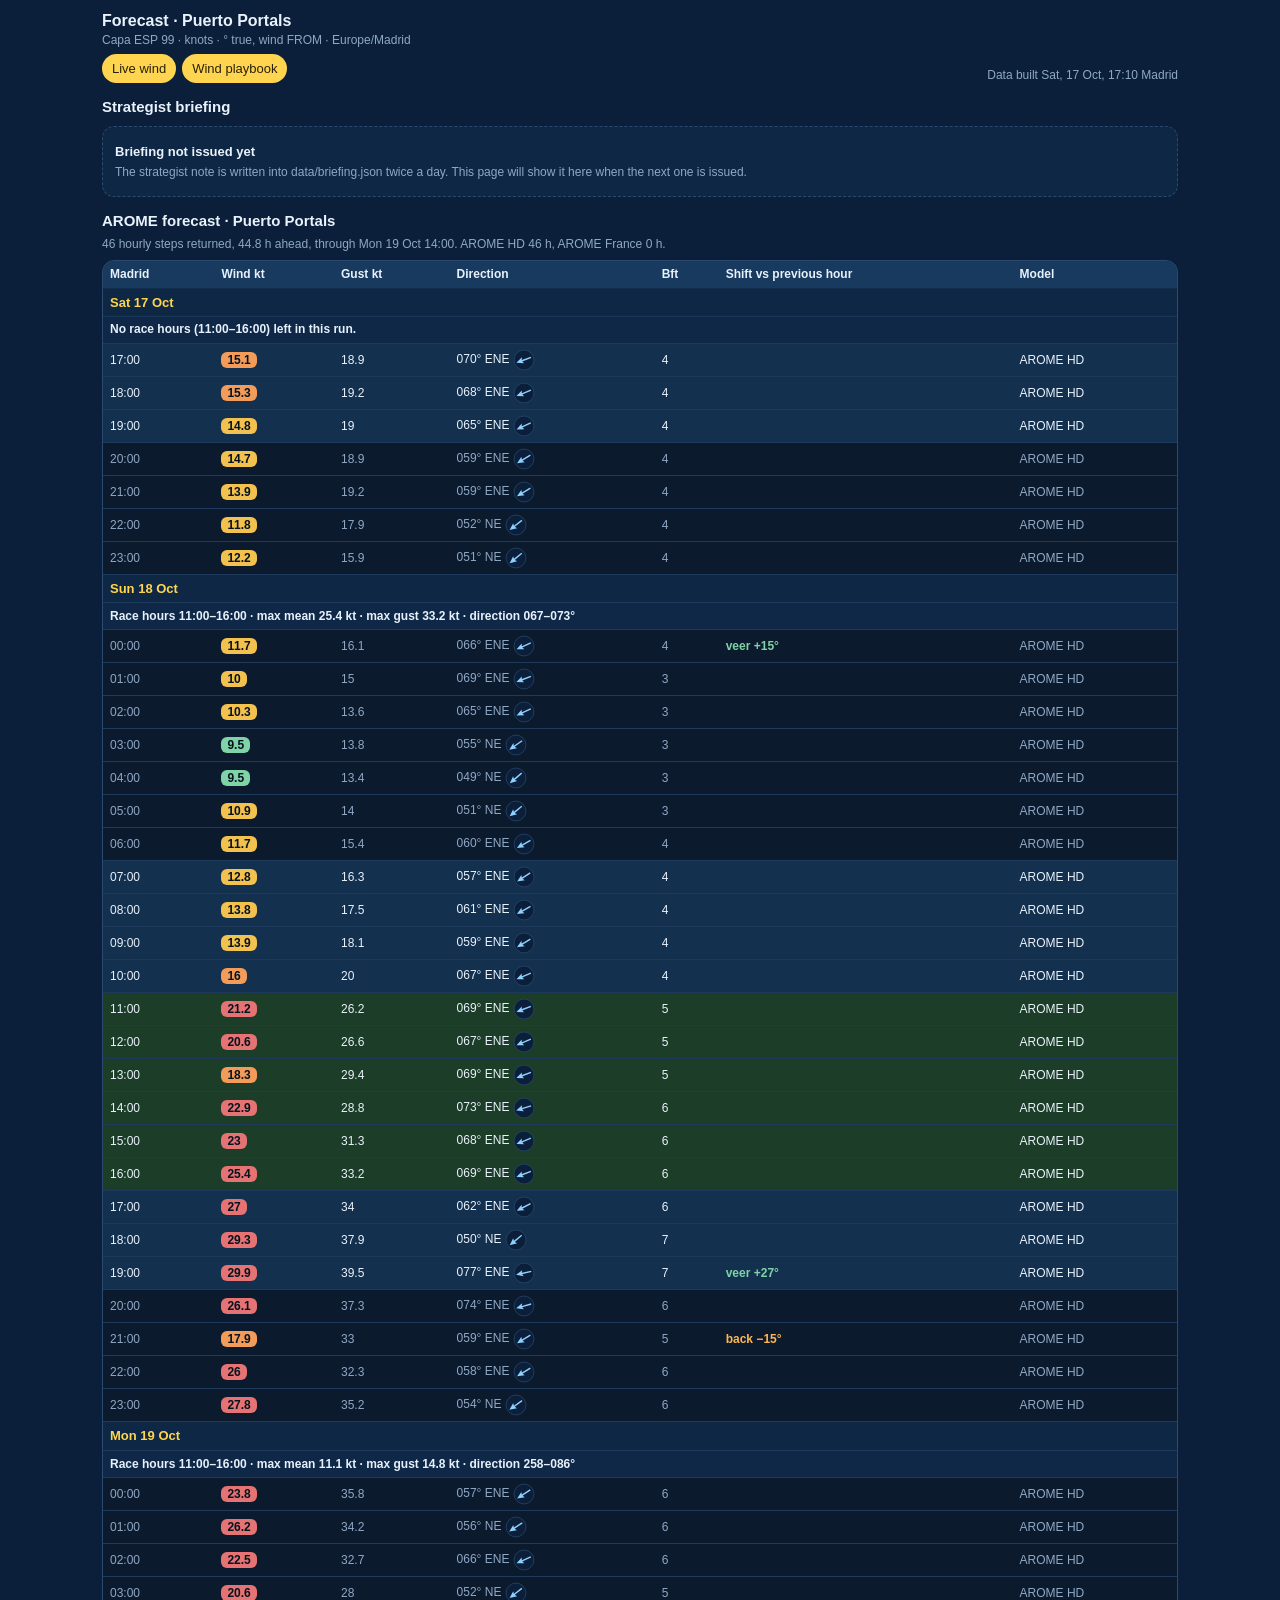
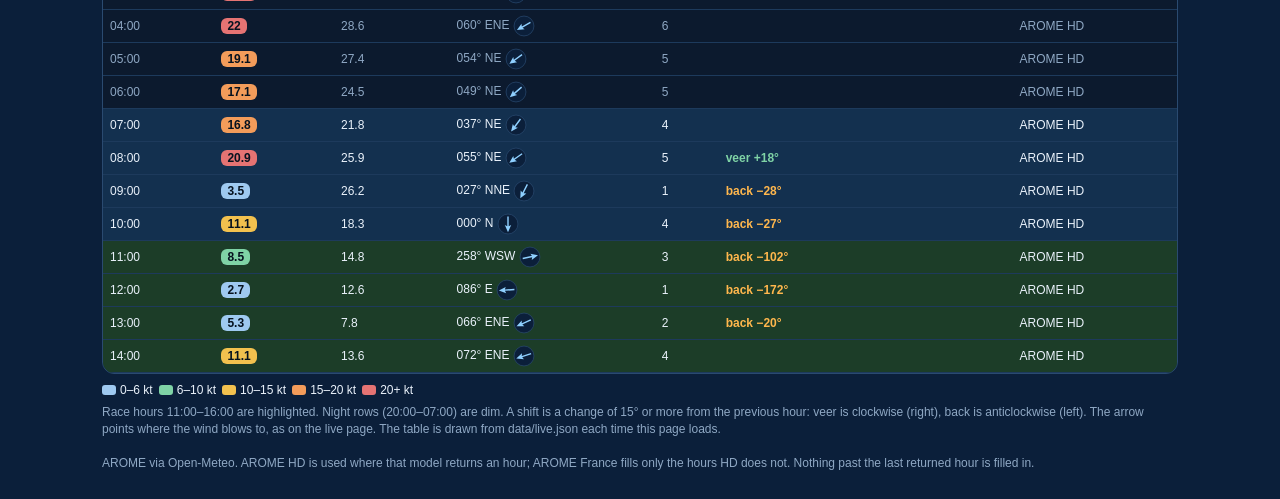
==== site/forecast.html @ 5ca32e80 "Add a Forecast page for the Portals briefing and AROME hours. The page reads briefing.json and the h" ====
<!doctype html>
<html lang="en"><head>
<meta charset="utf-8"><meta name="viewport" content="width=device-width,initial-scale=1,viewport-fit=cover">
<title>Forecast · Bay of Palma · Capa ESP 99</title>
<meta name="theme-color" content="#0B1F3A">
<style>
:root{--navy:#0B1F3A;--panel:#13304F;--panel2:#183a5e;--line:#2A4A70;--text:#EAF2FB;--muted:#8FA8C4;--green:#4CAF7D;--red:#E57373;--amber:#F2C14E}
*{box-sizing:border-box}html,body{margin:0;background:var(--navy);color:var(--text);font:13px/1.35 -apple-system,BlinkMacSystemFont,"Segoe UI",Roboto,sans-serif}
.wrap{max-width:1100px;margin:0 auto;padding:10px 12px 28px}
header{display:flex;justify-content:space-between;align-items:flex-end;gap:8px;flex-wrap:wrap;margin-bottom:8px}
h1{font-size:16px;margin:0}h2{font-size:15px;margin:14px 0 8px}h3{font-size:14px;margin:12px 0 4px}
.muted{color:var(--muted)}.small{font-size:12px}
.navlinks{display:flex;flex-wrap:wrap;gap:6px;margin-top:6px}
.playlink{display:inline-block;font:600 12px/1 inherit;color:#2a2006;background:#FFD54F;text-decoration:none;border-radius:999px;padding:6px 10px}
.playlink:hover{filter:brightness(1.06)}
a{color:#8fd0ff}
.card{background:var(--panel);border:1px solid var(--line);border-radius:12px;padding:10px 12px}
.placeholder{border:1px dashed var(--line);border-radius:12px;padding:16px 12px;color:var(--muted);background:#0E2744}
.headline{font-size:18px;font-weight:750;line-height:1.25;margin:4px 0}
.pills{display:flex;flex-wrap:wrap;gap:4px;margin:6px 0}
.pill{font-size:12px;font-weight:600;padding:3px 8px;border-radius:999px;background:var(--panel2);color:var(--text)}
.pill.high{background:var(--green);color:#06210f}.pill.medium{background:var(--amber);color:#2a2006}.pill.low{background:var(--red);color:#2a0606}
.stale{background:#3a2410;border:1px solid #F2C14E;color:#F2C14E;border-radius:8px;padding:6px 8px;margin:8px 0;font-size:12px;font-weight:650}
.md p{margin:6px 0}.md ul{margin:4px 0 8px;padding-left:18px}.md li{margin:2px 0}
.tl{width:100%;border-collapse:collapse;font-size:12px;margin:6px 0}
.tl th,.tl td{text-align:left;padding:4px 6px;border-bottom:1px solid var(--line);vertical-align:top}
.tl th{color:var(--muted);font-weight:600}
.rig{display:grid;grid-template-columns:1fr;gap:6px}
@media(min-width:640px){.rig{grid-template-columns:1fr 1fr}}
.rig div{background:var(--panel2);border-radius:8px;padding:6px 8px}
.rig b{display:block}
.watch{margin:4px 0 0;padding-left:18px}
.fscroll{overflow-x:auto;-webkit-overflow-scrolling:touch;border:1px solid var(--line);border-radius:12px;background:var(--panel)}
table.fc{border-collapse:separate;border-spacing:0;width:100%;min-width:640px;font-size:12px}
table.fc th,table.fc td{padding:5px 7px;text-align:left;white-space:nowrap;border-bottom:1px solid #1d3a5c}
table.fc thead th{position:sticky;top:0;z-index:3;background:#183a5e;color:#E7F1FB;font-weight:700}
table.fc td.when,table.fc th.when{position:sticky;left:0;z-index:2;background:#13304F}
table.fc thead th.when{z-index:4;background:#183a5e}
table.fc tr.day th{background:#0E2744;color:#FFD54F;font-size:13px;position:sticky;top:28px;z-index:2}
table.fc tr.sum td{background:#102848;color:#E7F1FB;font-weight:650;white-space:normal}
table.fc tr.race td{background:#1c3d28}
table.fc tr.race td.when{background:#1c3d28}
table.fc tr.night td{color:#8FA8C4;background:#0c1a2e}
table.fc tr.night td.when{background:#0c1a2e}
table.fc tr.night.race td,table.fc tr.night.race td.when{background:#163024}
.spdcell{font-weight:750;color:#06121f;border-radius:6px;padding:1px 6px}
.shift.veer{color:#7FD3A6;font-weight:700}.shift.back{color:#FFB74D;font-weight:700}
.arrow{width:22px;height:22px;vertical-align:middle}
.legend{display:flex;flex-wrap:wrap;gap:6px;margin-top:8px;font-size:12px}
.legend i{display:inline-block;width:14px;height:10px;border-radius:3px;margin-right:4px;vertical-align:-1px}
footer{margin-top:18px;font-size:12px;color:var(--muted)}
@media(max-width:420px){
  .wrap{padding:8px 8px 24px}
  h1{font-size:15px}
  table.fc{min-width:560px;font-size:11px}
  table.fc th,table.fc td{padding:4px 5px}
  table.fc tr.day th{top:26px}
}
</style></head><body><div class="wrap">
<header>
  <div>
    <h1>Forecast · Puerto Portals</h1>
    <div class="muted small">Capa ESP 99 · knots · ° true, wind FROM · Europe/Madrid</div>
    <div class="navlinks"><a class="playlink" href="./">Live wind</a><a class="playlink" href="playbook.html">Wind playbook</a></div>
  </div>
  <div class="muted small" id="built" style="text-align:right">loading…</div>
</header>

<h2>Strategist briefing</h2>
<div id="briefing" class="card"><div class="muted">Loading briefing…</div></div>

<h2>AROME forecast · Puerto Portals</h2>
<div id="fcNote" class="muted small" style="margin:-4px 0 8px"></div>
<div class="fscroll">
<table class="fc">
<thead><tr>
  <th class="when">Madrid</th><th>Wind kt</th><th>Gust kt</th><th>Direction</th><th>Bft</th><th>Shift vs previous hour</th><th>Model</th>
</tr></thead>
<tbody id="fcBody"><tr><td colspan="7" class="muted">Loading forecast…</td></tr></tbody>
</table>
</div>
<div class="legend" id="legend"></div>
<div class="muted small" style="margin-top:6px">Race hours 11:00–16:00 are highlighted. Night rows (20:00–07:00) are dim. A shift is a change of 15° or more from the previous hour: veer is clockwise (right), back is anticlockwise (left). The arrow points where the wind blows to, as on the live page. The table is drawn from <span class="muted">data/live.json</span> each time this page loads.</div>
<footer>AROME via Open-Meteo. AROME HD is used where that model returns an hour; AROME France fills only the hours HD does not. Nothing past the last returned hour is filled in.</footer>
</div>
<script>
const RANGES=[[0,6,'#9EC9F0','0–6'],[6,10,'#7FD3A6','6–10'],[10,15,'#F2C14E','10–15'],[15,20,'#F39C5A','15–20'],[20,99,'#E57373','20+']];
const C16=["N","NNE","NE","ENE","E","ESE","SE","SSE","S","SSW","SW","WSW","W","WNW","NW","NNW"];
const compass=d=>C16[Math.round((((d%360)+360)%360)/22.5)%16];
const esc=s=>String(s??'').replace(/[&<>"]/g,c=>({'&':'&amp;','<':'&lt;','>':'&gt;','"':'&quot;'}[c]));
const f1=v=>v==null||!isFinite(+v)?'–':(Math.round(+v*10)/10).toString();
const pad=n=>String(Math.round(((n%360)+360)%360)).padStart(3,'0');
function signedDelta(from,to){return ((((+to)-(+from))%360)+540)%360-180;}
function circMean(vals){
  let s=0,c=0,n=0;
  vals.forEach(d=>{if(d==null||!isFinite(+d)) return; const r=+d*Math.PI/180; s+=Math.sin(r); c+=Math.cos(r); n++;});
  if(!n) return null;
  return (Math.atan2(s,c)*180/Math.PI+360)%360;
}
function madrid(ts){
  const parts=new Intl.DateTimeFormat('en-GB',{timeZone:'Europe/Madrid',hour:'2-digit',minute:'2-digit',hourCycle:'h23',weekday:'short',day:'2-digit',month:'short',year:'numeric'}).formatToParts(new Date(ts*1000));
  const g=k=>{const p=parts.find(x=>x.type===k); return p?p.value:'';};
  return {h:Number(g('hour')), min:Number(g('minute')), wd:g('weekday'), day:g('day'), mon:g('month'),
    key:g('year')+'-'+g('month')+'-'+g('day'), label:g('weekday')+' '+g('day')+' '+g('month'),
    hm:g('hour')+':'+g('minute')};
}
function modelLabel(id){
  const s=String(id||'');
  if(s.includes('hd')) return 'AROME HD';
  if(s.includes('france')) return 'AROME France';
  return s||'–';
}
function beaufort(kt){
  if(kt==null||!isFinite(+kt)) return '–';
  const cuts=[1,4,7,11,17,22,28,34,41,48,56,64];
  let n=0;
  cuts.forEach(c=>{ if(+kt>=c) n++; });
  return String(n);
}
function rng(v){return RANGES.find(r=>v>=r[0]&&v<r[1])||RANGES[4];}
function arrow(dir){
  if(dir==null||!isFinite(+dir)) return '';
  return `<svg class="arrow" viewBox="0 0 62 62" aria-hidden="true"><circle cx="31" cy="31" r="28" fill="#0B1F3A" stroke="#2A4A70" stroke-width="2"/><g transform="rotate(${(+dir)+180} 31 31)"><path d="M31 8 L40 28 L33 25 L33 52 L29 52 L29 25 L22 28 Z" fill="#8FD0FF"/></g></svg>`;
}
function inlineMd(s){
  return esc(s).replace(/\*\*(.+?)\*\*/g,'<b>$1</b>');
}
function renderMd(src){
  const lines=String(src||'').replace(/\r\n/g,'\n').split('\n');
  let html='', list=false;
  const close=()=>{ if(list){ html+='</ul>'; list=false; } };
  lines.forEach(raw=>{
    const line=raw.trim();
    if(!line){ close(); return; }
    const bullet=line.match(/^[-*]\s+(.*)$/);
    if(bullet){
      if(!list){ html+='<ul>'; list=true; }
      html+=`<li>${inlineMd(bullet[1])}</li>`;
    } else {
      close();
      html+=`<p>${inlineMd(line)}</p>`;
    }
  });
  close();
  return `<div class="md">${html}</div>`;
}
function issuedLabel(iso){
  const t=Date.parse(iso);
  if(!isFinite(t)) return '';
  return new Date(t).toLocaleString('en-GB',{timeZone:'Europe/Madrid',weekday:'short',day:'2-digit',month:'short',hour:'2-digit',minute:'2-digit'})+' Madrid';
}
function renderBriefing(b){
  const el=document.getElementById('briefing');
  if(!b||b.valid_for==null||b.valid_for===''){
    el.className='placeholder';
    el.innerHTML='<b style="color:#EAF2FB">Briefing not issued yet</b><div class="small" style="margin-top:4px">The strategist note is written into data/briefing.json twice a day. This page will show it here when the next one is issued.</div>';
    return;
  }
  el.className='card';
  const conf=String(b.confidence||'').toLowerCase();
  const confCls=conf==='high'||conf==='medium'||conf==='low'?conf:'';
  const issued=issuedLabel(b.issued);
  const ageH=isFinite(Date.parse(b.issued))?(Date.now()-Date.parse(b.issued))/36e5:null;
  let html='';
  if(ageH!=null&&ageH>18) html+=`<div class="stale">This briefing was issued ${esc(issued)} (${Math.round(ageH)} h ago), more than 18 h old.</div>`;
  else if(issued) html+=`<div class="muted small">Issued ${esc(issued)}</div>`;
  html+=`<div class="headline">${esc(b.headline||'Briefing')}</div>`;
  html+=`<div class="pills"><span class="pill">Valid ${esc(b.valid_for)}</span>`;
  if(b.wind_type) html+=`<span class="pill">${esc(b.wind_type)}</span>`;
  if(conf) html+=`<span class="pill ${confCls}">Confidence ${esc(conf)}</span>`;
  html+='</div>';
  if(b.confidence_note) html+=`<p class="small">${esc(b.confidence_note)}</p>`;
  const tl=Array.isArray(b.timeline)?b.timeline:[];
  if(tl.length){
    html+='<table class="tl"><tr><th>Time</th><th>kt</th><th>From</th><th>Note</th></tr>';
    tl.forEach(row=>{
      html+=`<tr><td>${esc(row.time)}</td><td>${esc(row.kt)}</td><td>${esc(row.dir)}</td><td>${esc(row.note||'')}</td></tr>`;
    });
    html+='</table>';
  }
  (Array.isArray(b.sections)?b.sections:[]).forEach(sec=>{
    html+=`<h3>${esc(sec.title||'')}</h3>${renderMd(sec.body_md||'')}`;
  });
  const rig=Array.isArray(b.rig)?b.rig:[];
  if(rig.length){
    html+='<h3>Rig</h3><div class="rig">';
    rig.forEach(r=>{ html+=`<div><b>${esc(r.phase||'')}</b><span class="small">${esc(r.setting||'')}</span></div>`; });
    html+='</div>';
  }
  const watch=Array.isArray(b.watch_for)?b.watch_for.filter(Boolean):[];
  if(watch.length){
    html+='<h3>Watch for</h3><ul class="watch">'+watch.map(w=>`<li>${esc(w)}</li>`).join('')+'</ul>';
  }
  el.innerHTML=html;
}
function dirRange(dirs){
  const vals=dirs.filter(d=>d!=null&&isFinite(+d));
  if(!vals.length) return '–';
  const mean=circMean(vals);
  const u=vals.map(d=>mean+signedDelta(mean,d));
  const lo=Math.round(mean+Math.min(...u.map((v,i)=>v-mean)));
  const hi=Math.round(mean+Math.max(...u.map((v,i)=>v-mean)));
  const a=pad(lo), b=pad(hi);
  if(a===b) return `${a}° ${compass(lo)}`;
  return `${a}–${b}°`;
}
function renderForecast(data){
  const body=document.getElementById('fcBody');
  const note=document.getElementById('fcNote');
  const hours=((data&&data.arome&&data.arome.forecast&&data.arome.forecast.hours)||[]).slice().sort((a,b)=>a.t-b.t);
  const cov=data&&data.arome&&data.arome.forecast&&data.arome.forecast.coverage;
  const gen=data&&data.generated;
  if(gen){
    const when=new Date(gen*1000).toLocaleString('en-GB',{timeZone:'Europe/Madrid',weekday:'short',day:'2-digit',month:'short',hour:'2-digit',minute:'2-digit'});
    document.getElementById('built').textContent='Data built '+when+' Madrid';
  }
  if(!hours.length){
    note.textContent='No AROME hours in this data file.';
    body.innerHTML='<tr><td colspan="7">No forecast hours returned.</td></tr>';
    return;
  }
  const hi=gen?gen+48*3600:hours[hours.length-1].t;
  const rows=hours.filter(p=>p.t<=hi);
  if(cov){
    const end=madrid(cov.to||rows[rows.length-1].t);
    note.textContent=`${cov.hours} hourly steps returned, ${cov.span_h} h ahead, through ${end.label} ${end.hm}. AROME HD ${cov.hd_hours||0} h, AROME France ${cov.france_hours||0} h.`;
  } else note.textContent=`${rows.length} hourly steps.`;
  const by=[];
  rows.forEach(p=>{
    const m=madrid(p.t);
    let g=by.find(x=>x.key===m.key);
    if(!g){ g={key:m.key,label:m.label,rows:[]}; by.push(g); }
    g.rows.push({p,m});
  });
  let html='', prev=null;
  by.forEach(g=>{
    const race=g.rows.filter(r=>r.m.h>=11&&r.m.h<=16);
    const sp=race.map(r=>r.p.spd).filter(v=>v!=null&&isFinite(+v));
    const gs=race.map(r=>r.p.gst).filter(v=>v!=null&&isFinite(+v));
    const dirs=race.map(r=>r.p.dir);
    const maxS=sp.length?Math.max(...sp):null;
    const maxG=gs.length?Math.max(...gs):null;
    const sum=race.length
      ?`Race hours 11:00–16:00 · max mean ${f1(maxS)} kt · max gust ${f1(maxG)} kt · direction ${dirRange(dirs)}`
      :'No race hours (11:00–16:00) left in this run.';
    html+=`<tr class="day"><th colspan="7">${esc(g.label)}</th></tr>`;
    html+=`<tr class="sum"><td colspan="7">${esc(sum)}</td></tr>`;
    g.rows.forEach(({p,m})=>{
      const night=m.h>=20||m.h<7;
      const raceH=m.h>=11&&m.h<=16;
      let shift='';
      if(prev&&prev.dir!=null&&p.dir!=null&&isFinite(+prev.dir)&&isFinite(+p.dir)&&p.t-prev.t<=5400){
        const d=Math.round(signedDelta(prev.dir,p.dir));
        if(Math.abs(d)>=15){
          const sign=d>0?'+':'−';
          shift=`<span class="shift ${d>0?'veer':'back'}">${d>0?'veer':'back'} ${sign}${Math.abs(d)}°</span>`;
        }
      }
      const col=p.spd!=null&&isFinite(+p.spd)?rng(+p.spd):null;
      const spd=col?`<span class="spdcell" style="background:${col[2]}">${f1(p.spd)}</span>`:f1(p.spd);
      const dir=p.dir==null?'–':`${pad(p.dir)}° ${compass(p.dir)} ${arrow(p.dir)}`;
      html+=`<tr class="${raceH?'race':''} ${night?'night':''}"><td class="when">${esc(m.hm)}</td><td>${spd}</td><td>${f1(p.gst)}</td><td>${dir}</td><td>${beaufort(p.spd)}</td><td>${shift}</td><td>${esc(modelLabel(p.model))}</td></tr>`;
      prev=p;
    });
  });
  body.innerHTML=html;
}
document.getElementById('legend').innerHTML=RANGES.map(r=>`<span><i style="background:${r[2]}"></i>${r[3]} kt</span>`).join('');
async function load(){
  let data=null, brief=null;
  try{ data=await (await fetch('data/live.json?t='+Date.now(),{cache:'no-store'})).json(); }
  catch(e){ document.getElementById('fcNote').textContent='Could not read data/live.json.'; document.getElementById('fcBody').innerHTML='<tr><td colspan="7">Forecast data failed to load.</td></tr>'; }
  try{ brief=await (await fetch('data/briefing.json?t='+Date.now(),{cache:'no-store'})).json(); }
  catch(e){ brief=null; }
  renderBriefing(brief);
  if(data) renderForecast(data);
}
load();
setInterval(load,120000);
</script></body></html>
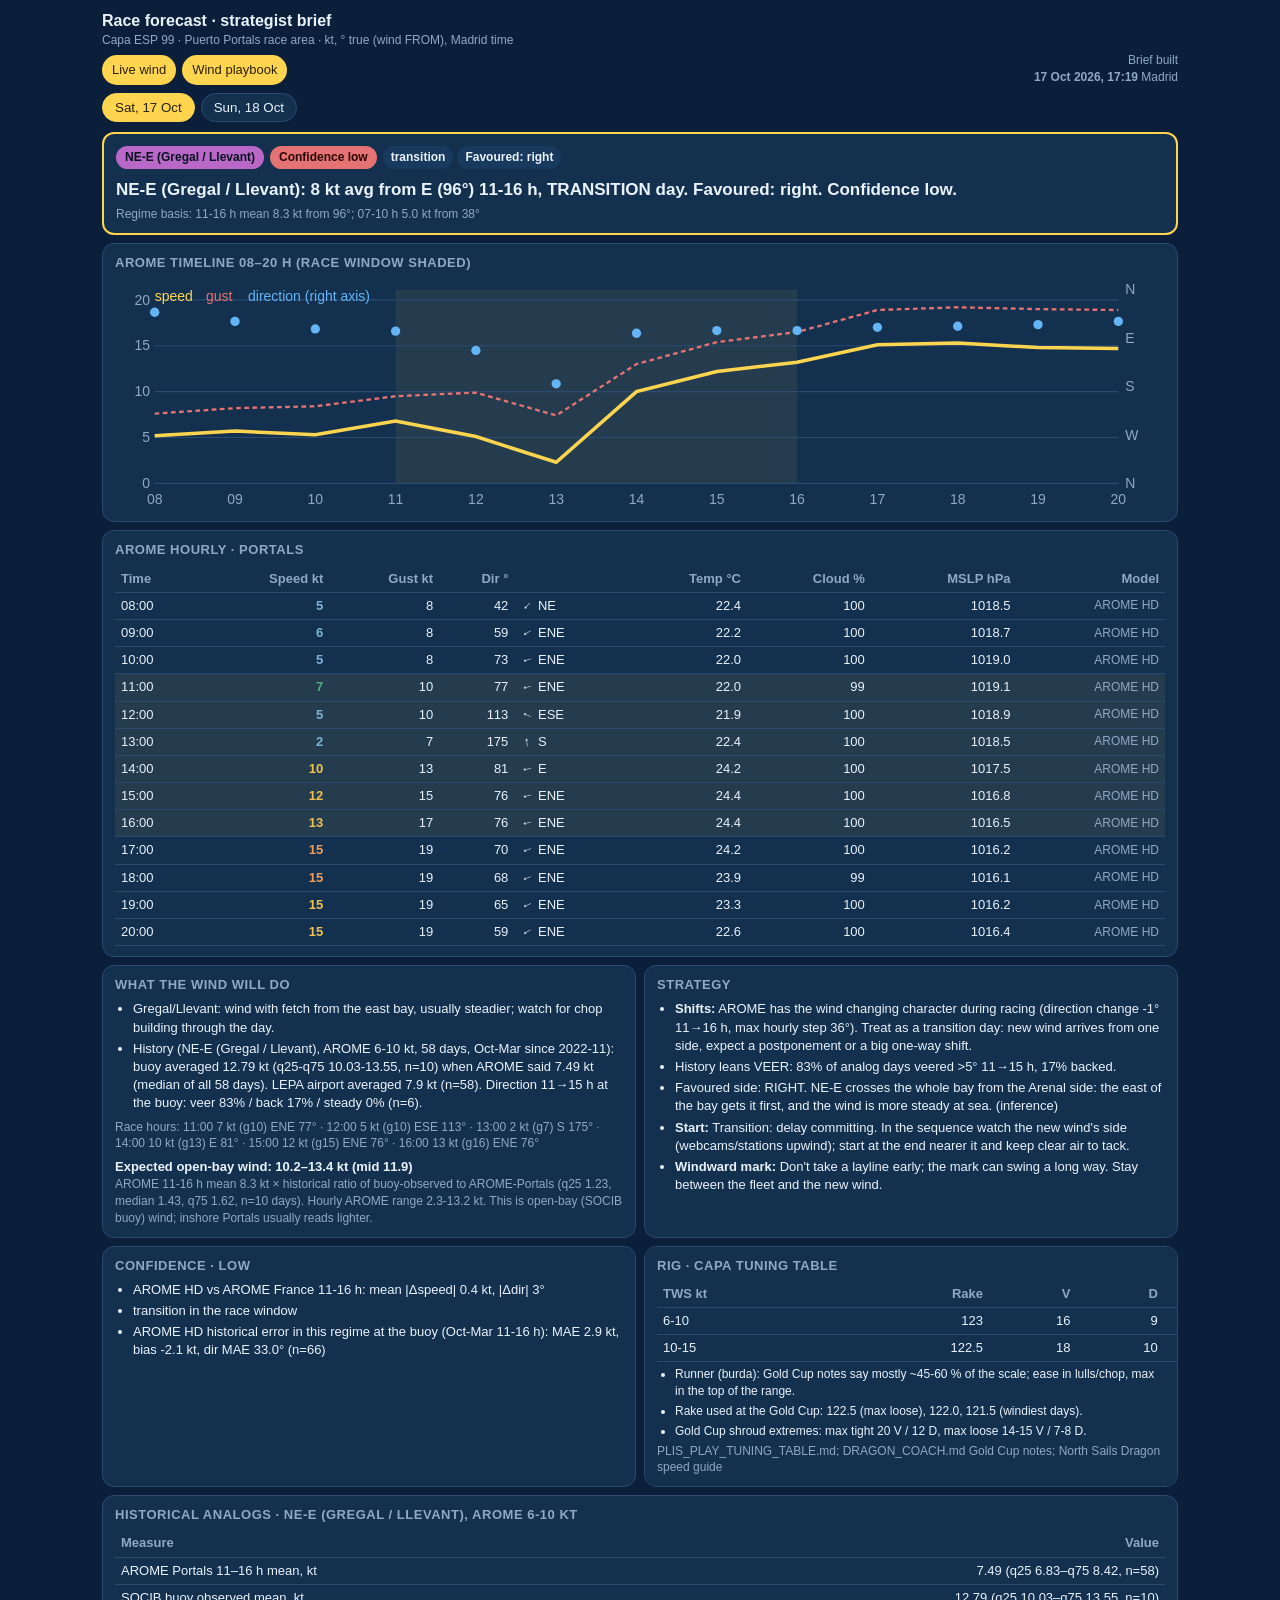
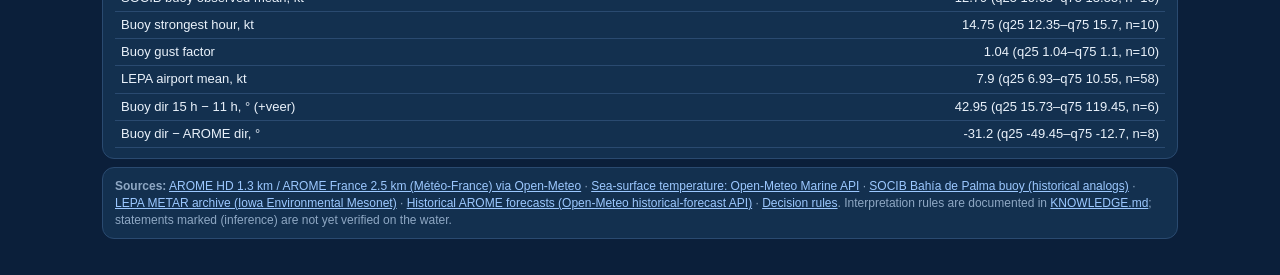
==== commit c2765031: "Add the strategist race forecast next to the wind playbook. The forecast page reads site/data/foreca" ====
--- a/site/forecast.html
+++ b/site/forecast.html
@@ -1,280 +1,92 @@
-<!doctype html>
-<html lang="en"><head>
-<meta charset="utf-8"><meta name="viewport" content="width=device-width,initial-scale=1,viewport-fit=cover">
-<title>Forecast · Bay of Palma · Capa ESP 99</title>
+<!doctype html><html lang="en"><head><meta charset="utf-8"><meta name="viewport" content="width=device-width,initial-scale=1,viewport-fit=cover">
+<title>Capa · Race forecast</title><link rel="icon" href="favicon.svg">
 <meta name="theme-color" content="#0B1F3A">
 <style>
 :root{--navy:#0B1F3A;--panel:#13304F;--panel2:#183a5e;--line:#2A4A70;--text:#EAF2FB;--muted:#8FA8C4;--green:#4CAF7D;--red:#E57373;--amber:#F2C14E}
-*{box-sizing:border-box}html,body{margin:0;background:var(--navy);color:var(--text);font:13px/1.35 -apple-system,BlinkMacSystemFont,"Segoe UI",Roboto,sans-serif}
+*{box-sizing:border-box}html,body{margin:0;background:var(--navy);color:var(--text);font:13px/1.4 -apple-system,BlinkMacSystemFont,"Segoe UI",Roboto,sans-serif}
 .wrap{max-width:1100px;margin:0 auto;padding:10px 12px 28px}
 header{display:flex;justify-content:space-between;align-items:flex-end;gap:8px;flex-wrap:wrap;margin-bottom:8px}
-h1{font-size:16px;margin:0}h2{font-size:15px;margin:14px 0 8px}h3{font-size:14px;margin:12px 0 4px}
+h1{font-size:16px;margin:0}h2{font-size:15px;margin:16px 0 8px}h3{font-size:13px;margin:0 0 6px;color:var(--muted);text-transform:uppercase;letter-spacing:.04em}
 .muted{color:var(--muted)}.small{font-size:12px}
 .navlinks{display:flex;flex-wrap:wrap;gap:6px;margin-top:6px}
-.playlink{display:inline-block;font:600 12px/1 inherit;color:#2a2006;background:#FFD54F;text-decoration:none;border-radius:999px;padding:6px 10px}
-.playlink:hover{filter:brightness(1.06)}
-a{color:#8fd0ff}
-.card{background:var(--panel);border:1px solid var(--line);border-radius:12px;padding:10px 12px}
-.placeholder{border:1px dashed var(--line);border-radius:12px;padding:16px 12px;color:var(--muted);background:#0E2744}
-.headline{font-size:18px;font-weight:750;line-height:1.25;margin:4px 0}
-.pills{display:flex;flex-wrap:wrap;gap:4px;margin:6px 0}
-.pill{font-size:12px;font-weight:600;padding:3px 8px;border-radius:999px;background:var(--panel2);color:var(--text)}
-.pill.high{background:var(--green);color:#06210f}.pill.medium{background:var(--amber);color:#2a2006}.pill.low{background:var(--red);color:#2a0606}
-.stale{background:#3a2410;border:1px solid #F2C14E;color:#F2C14E;border-radius:8px;padding:6px 8px;margin:8px 0;font-size:12px;font-weight:650}
-.md p{margin:6px 0}.md ul{margin:4px 0 8px;padding-left:18px}.md li{margin:2px 0}
-.tl{width:100%;border-collapse:collapse;font-size:12px;margin:6px 0}
-.tl th,.tl td{text-align:left;padding:4px 6px;border-bottom:1px solid var(--line);vertical-align:top}
-.tl th{color:var(--muted);font-weight:600}
-.rig{display:grid;grid-template-columns:1fr;gap:6px}
-@media(min-width:640px){.rig{grid-template-columns:1fr 1fr}}
-.rig div{background:var(--panel2);border-radius:8px;padding:6px 8px}
-.rig b{display:block}
-.watch{margin:4px 0 0;padding-left:18px}
-.fscroll{overflow-x:auto;-webkit-overflow-scrolling:touch;border:1px solid var(--line);border-radius:12px;background:var(--panel)}
-table.fc{border-collapse:separate;border-spacing:0;width:100%;min-width:640px;font-size:12px}
-table.fc th,table.fc td{padding:5px 7px;text-align:left;white-space:nowrap;border-bottom:1px solid #1d3a5c}
-table.fc thead th{position:sticky;top:0;z-index:3;background:#183a5e;color:#E7F1FB;font-weight:700}
-table.fc td.when,table.fc th.when{position:sticky;left:0;z-index:2;background:#13304F}
-table.fc thead th.when{z-index:4;background:#183a5e}
-table.fc tr.day th{background:#0E2744;color:#FFD54F;font-size:13px;position:sticky;top:28px;z-index:2}
-table.fc tr.sum td{background:#102848;color:#E7F1FB;font-weight:650;white-space:normal}
-table.fc tr.race td{background:#1c3d28}
-table.fc tr.race td.when{background:#1c3d28}
-table.fc tr.night td{color:#8FA8C4;background:#0c1a2e}
-table.fc tr.night td.when{background:#0c1a2e}
-table.fc tr.night.race td,table.fc tr.night.race td.when{background:#163024}
-.spdcell{font-weight:750;color:#06121f;border-radius:6px;padding:1px 6px}
-.shift.veer{color:#7FD3A6;font-weight:700}.shift.back{color:#FFB74D;font-weight:700}
-.arrow{width:22px;height:22px;vertical-align:middle}
-.legend{display:flex;flex-wrap:wrap;gap:6px;margin-top:8px;font-size:12px}
-.legend i{display:inline-block;width:14px;height:10px;border-radius:3px;margin-right:4px;vertical-align:-1px}
-footer{margin-top:18px;font-size:12px;color:var(--muted)}
+.playlink{display:inline-block;margin:0;font:600 12px/1 inherit;color:#2a2006;background:#FFD54F;text-decoration:none;border-radius:999px;padding:6px 10px}
+.playlink.ghost{background:var(--panel2);color:var(--text)}
+.tabs{display:flex;gap:6px;margin:6px 0 10px;flex-wrap:wrap}.tab{cursor:pointer;border:1px solid var(--line);background:var(--panel);color:var(--text);border-radius:999px;padding:6px 12px;font:600 13px inherit}
+.tab.on{background:#FFD54F;color:#2a2006;border-color:#FFD54F}
+.card{background:var(--panel);border:1px solid var(--line);border-radius:12px;padding:10px 12px;margin-bottom:8px;overflow-x:auto;-webkit-overflow-scrolling:touch}
+.hero{border:2px solid #FFD54F}.headline{font-size:17px;font-weight:700;line-height:1.35}
+.grid{display:grid;grid-template-columns:repeat(auto-fit,minmax(300px,1fr));gap:8px}
+.badge{display:inline-block;font-size:12px;font-weight:700;padding:3px 9px;border-radius:999px;color:#06121f;margin-right:6px}
+.pill{display:inline-block;font-size:12px;font-weight:600;padding:3px 8px;border-radius:999px;background:var(--panel2);margin:2px 4px 2px 0}
+.c-high{background:var(--green);color:#06210f}.c-medium{background:var(--amber);color:#2a2006}.c-low{background:var(--red);color:#2a0606}
+table{width:100%;min-width:680px;border-collapse:collapse;font-variant-numeric:tabular-nums;font-size:13px}th,td{padding:4px 6px;text-align:right;border-bottom:1px solid var(--line);font-size:13px}
+th{color:var(--muted);font-weight:600}td:first-child,th:first-child{text-align:left}tr.race td{background:rgba(255,213,79,.07)}
+.arr{display:inline-block;width:14px;text-align:center}
+ul{margin:4px 0 0;padding-left:18px}li{margin:3px 0}
+.chart{width:100%;height:auto;display:block}svg text{fill:var(--muted);font-size:12px}
+a{color:#9cc8ff}
 @media(max-width:420px){
-  .wrap{padding:8px 8px 24px}
+  .wrap{padding:8px}
+  .grid{grid-template-columns:1fr}
   h1{font-size:15px}
-  table.fc{min-width:560px;font-size:11px}
-  table.fc th,table.fc td{padding:4px 5px}
-  table.fc tr.day th{top:26px}
 }
 </style></head><body><div class="wrap">
-<header>
-  <div>
-    <h1>Forecast · Puerto Portals</h1>
-    <div class="muted small">Capa ESP 99 · knots · ° true, wind FROM · Europe/Madrid</div>
-    <div class="navlinks"><a class="playlink" href="./">Live wind</a><a class="playlink" href="playbook.html">Wind playbook</a></div>
-  </div>
-  <div class="muted small" id="built" style="text-align:right">loading…</div>
-</header>
-
-<h2>Strategist briefing</h2>
-<div id="briefing" class="card"><div class="muted">Loading briefing…</div></div>
-
-<h2>AROME forecast · Puerto Portals</h2>
-<div id="fcNote" class="muted small" style="margin:-4px 0 8px"></div>
-<div class="fscroll">
-<table class="fc">
-<thead><tr>
-  <th class="when">Madrid</th><th>Wind kt</th><th>Gust kt</th><th>Direction</th><th>Bft</th><th>Shift vs previous hour</th><th>Model</th>
-</tr></thead>
-<tbody id="fcBody"><tr><td colspan="7" class="muted">Loading forecast…</td></tr></tbody>
-</table>
-</div>
-<div class="legend" id="legend"></div>
-<div class="muted small" style="margin-top:6px">Race hours 11:00–16:00 are highlighted. Night rows (20:00–07:00) are dim. A shift is a change of 15° or more from the previous hour: veer is clockwise (right), back is anticlockwise (left). The arrow points where the wind blows to, as on the live page. The table is drawn from <span class="muted">data/live.json</span> each time this page loads.</div>
-<footer>AROME via Open-Meteo. AROME HD is used where that model returns an hour; AROME France fills only the hours HD does not. Nothing past the last returned hour is filled in.</footer>
+<header><div><h1>Race forecast · strategist brief</h1>
+<div class="muted small">Capa ESP 99 · Puerto Portals race area · kt, ° true (wind FROM), Madrid time</div>
+<div class="navlinks"><a class="playlink" href="./">Live wind</a><a class="playlink" href="playbook.html">Wind playbook</a></div></div>
+<div class="muted small" id="gen" style="text-align:right"></div></header>
+<div class="tabs" id="tabs"></div><div id="day"></div>
+<div class="card small muted" id="src"></div>
 </div>
 <script>
-const RANGES=[[0,6,'#9EC9F0','0–6'],[6,10,'#7FD3A6','6–10'],[10,15,'#F2C14E','10–15'],[15,20,'#F39C5A','15–20'],[20,99,'#E57373','20+']];
-const C16=["N","NNE","NE","ENE","E","ESE","SE","SSE","S","SSW","SW","WSW","W","WNW","NW","NNW"];
-const compass=d=>C16[Math.round((((d%360)+360)%360)/22.5)%16];
-const esc=s=>String(s??'').replace(/[&<>"]/g,c=>({'&':'&amp;','<':'&lt;','>':'&gt;','"':'&quot;'}[c]));
-const f1=v=>v==null||!isFinite(+v)?'–':(Math.round(+v*10)/10).toString();
-const pad=n=>String(Math.round(((n%360)+360)%360)).padStart(3,'0');
-function signedDelta(from,to){return ((((+to)-(+from))%360)+540)%360-180;}
-function circMean(vals){
-  let s=0,c=0,n=0;
-  vals.forEach(d=>{if(d==null||!isFinite(+d)) return; const r=+d*Math.PI/180; s+=Math.sin(r); c+=Math.cos(r); n++;});
-  if(!n) return null;
-  return (Math.atan2(s,c)*180/Math.PI+360)%360;
+const RULES='https://github.com/ccarbajal1984/capa-wind/blob/main/docs/KNOWLEDGE.md';
+const KT=v=>v==null?'–':v.toFixed(0), esc=s=>String(s).replace(/[&<>]/g,c=>({'&':'&amp;','<':'&lt;','>':'&gt;'}[c]));
+const spdCol=s=>s==null?'#555':s<6?'#7FB3D5':s<10?'#4CAF7D':s<15?'#F2C14E':s<20?'#F39C5A':'#E57373';
+const arrow=d=>d==null?'':`<span class="arr" style="transform:rotate(${d+180}deg)">↑</span>`;
+function chart(h){
+  const W=900,H=200,L=34,R=40,T=10,B=24,n=h.length;
+  const x=i=>L+(n<2?0:i*(W-L-R)/(n-1));
+  const mx=Math.max(10,...h.map(r=>r.gst||r.spd||0))*1.1;
+  const y=v=>T+(H-T-B)*(1-v/mx), yd=d=>T+(H-T-B)*(d/360);
+  let s=`<svg class="chart" viewBox="0 0 ${W} ${H}">`;
+  let iStart=-1, iEnd=-1;
+  h.forEach((r,i)=>{ if(r.time>='11:00' && r.time<='16:00'){ if(iStart<0) iStart=i; iEnd=i; } });
+  if(iStart>=0 && iEnd>iStart) s+=`<rect id="racewin" x="${x(iStart)}" y="${T}" width="${x(iEnd)-x(iStart)}" height="${H-T-B}" fill="rgba(255,213,79,.07)"/>`;
+  for(let v=0;v<=mx;v+=5)s+=`<line x1="${L}" x2="${W-R}" y1="${y(v)}" y2="${y(v)}" stroke="#2A4A70"/><text x="${L-4}" y="${y(v)+4}" text-anchor="end">${v}</text>`;
+  ['N','E','S','W','N'].forEach((c,k)=>s+=`<text x="${W-R+6}" y="${yd(k*90)+4}">${c}</text>`);
+  const pl=(k,f)=>h.map((r,i)=>r[k]==null?'':`${x(i)},${f(r[k])}`).filter(Boolean).join(' ');
+  s+=`<polyline points="${pl('gst',y)}" fill="none" stroke="#E57373" stroke-width="2" stroke-dasharray="4 3"/>`;
+  s+=`<polyline points="${pl('spd',y)}" fill="none" stroke="#FFD54F" stroke-width="3"/>`;
+  h.forEach((r,i)=>{if(r.dir!=null)s+=`<circle cx="${x(i)}" cy="${yd(r.dir)}" r="4" fill="#64B5F6"/>`;s+=`<text x="${x(i)}" y="${H-6}" text-anchor="middle">${r.time.slice(0,2)}</text>`});
+  return s+`<text x="${L}" y="${T+10}" style="fill:#FFD54F">speed</text><text x="${L+44}" y="${T+10}" style="fill:#E57373">gust</text><text x="${L+80}" y="${T+10}" style="fill:#64B5F6">direction (right axis)</text></svg>`;
 }
-function madrid(ts){
-  const parts=new Intl.DateTimeFormat('en-GB',{timeZone:'Europe/Madrid',hour:'2-digit',minute:'2-digit',hourCycle:'h23',weekday:'short',day:'2-digit',month:'short',year:'numeric'}).formatToParts(new Date(ts*1000));
-  const g=k=>{const p=parts.find(x=>x.type===k); return p?p.value:'';};
-  return {h:Number(g('hour')), min:Number(g('minute')), wd:g('weekday'), day:g('day'), mon:g('month'),
-    key:g('year')+'-'+g('month')+'-'+g('day'), label:g('weekday')+' '+g('day')+' '+g('month'),
-    hm:g('hour')+':'+g('minute')};
+function render(d){
+  const g=d.regime,c=d.confidence,s=d.strategy,e=d.expected_observed,a=d.analogs;
+  let h=`<div class="card hero"><span class="badge" style="background:${g.color}">${esc(g.name)}</span><span class="badge c-${c.level}">Confidence ${c.level}</span><span class="pill">${esc(s.pattern)}</span><span class="pill">Favoured: ${esc(s.favoured_side)}</span>
+  <div class="headline" style="margin-top:8px">${esc(d.headline)}</div><div class="small muted" style="margin-top:4px">Regime basis: ${esc(g.why)}</div></div>`;
+  h+=`<div class="card"><h3>AROME timeline 08–20 h (race window shaded)</h3>${chart(d.hourly)}</div>`;
+  h+=`<div class="card"><h3>AROME hourly · Portals</h3><table><tr><th>Time</th><th>Speed kt</th><th>Gust kt</th><th>Dir °</th><th></th><th>Temp °C</th><th>Cloud %</th><th>MSLP hPa</th><th>Model</th></tr>`+
+  d.hourly.map(r=>`<tr class="${r.time>='11:00'&&r.time<='16:00'?'race':''}"><td>${r.time}</td><td style="color:${spdCol(r.spd)};font-weight:700">${KT(r.spd)}</td><td>${KT(r.gst)}</td><td>${r.dir==null?'–':r.dir.toFixed(0)}</td><td style="text-align:left">${arrow(r.dir)} ${r.compass||''}</td><td>${r.temp==null?'–':r.temp.toFixed(1)}</td><td>${r.cloud==null?'–':r.cloud.toFixed(0)}</td><td>${r.pmsl==null?'–':r.pmsl.toFixed(1)}</td><td class="muted small">${r.src||''}</td></tr>`).join('')+`</table></div>`;
+  h+=`<div class="grid"><div class="card"><h3>What the wind will do</h3><ul>${d.interpretation.map(t=>`<li>${esc(t)}</li>`).join('')}</ul>
+  <div class="small muted" style="margin-top:6px">Race hours: ${d.evolution.map(esc).join(' · ')}</div>
+  ${e?`<div style="margin-top:6px"><b>Expected open-bay wind: ${e.lo}–${e.hi} kt (mid ${e.mid})</b><div class="small muted">${esc(e.text)}</div></div>`:''}</div>
+  <div class="card"><h3>Strategy</h3><ul><li><b>Shifts:</b> ${esc(s.text)}</li>${s.history_bias?`<li>${esc(s.history_bias)}</li>`:''}<li>${esc(s.side_text)}</li><li><b>Start:</b> ${esc(s.start)}</li><li><b>Windward mark:</b> ${esc(s.windward_mark)}</li></ul></div></div>`;
+  h+=`<div class="grid"><div class="card"><h3>Confidence · ${c.level}</h3><ul>${c.why.map(t=>`<li>${esc(t)}</li>`).join('')}</ul></div>
+  <div class="card"><h3>Rig · Capa tuning table</h3><table><tr><th>TWS kt</th><th>Rake</th><th>V</th><th>D</th><th>Genoa</th></tr>${d.rig.settings.map(r=>`<tr><td>${r.band}</td><td>${r.rake_cm}</td><td>${r.uppers_V}</td><td>${r.lowers_D}</td><td>${r.genoa}</td></tr>`).join('')}</table><ul class="small">${d.rig.notes.map(t=>`<li>${esc(t)}</li>`).join('')}</ul><div class="small muted">${esc(d.rig.source)}</div></div></div>`;
+  if(a&&a.stats){const st=a.stats,q=o=>o?`${o.median} (q25 ${o.q25}–q75 ${o.q75}, n=${o.n})`:'–';
+  h+=`<div class="card"><h3>Historical analogs · ${esc(a.label)}</h3><table><tr><th>Measure</th><th>Value</th></tr>
+  <tr><td>AROME Portals 11–16 h mean, kt</td><td>${q(st.arome_spd)}</td></tr><tr><td>SOCIB buoy observed mean, kt</td><td>${q(st.buoy_spd)}</td></tr>
+  <tr><td>Buoy strongest hour, kt</td><td>${q(st.buoy_max_hourly)}</td></tr><tr><td>Buoy gust factor</td><td>${q(st.buoy_gust_factor)}</td></tr>
+  <tr><td>LEPA airport mean, kt</td><td>${q(st.lepa_spd)}</td></tr><tr><td>Buoy dir 15 h − 11 h, ° (+veer)</td><td>${q(st.buoy_trend_15_minus_11)}</td></tr>
+  <tr><td>Buoy dir − AROME dir, °</td><td>${q(st.dir_err_buoy_minus_arome)}</td></tr></table></div>`}
+  document.getElementById('day').innerHTML=h;
 }
-function modelLabel(id){
-  const s=String(id||'');
-  if(s.includes('hd')) return 'AROME HD';
-  if(s.includes('france')) return 'AROME France';
-  return s||'–';
-}
-function beaufort(kt){
-  if(kt==null||!isFinite(+kt)) return '–';
-  const cuts=[1,4,7,11,17,22,28,34,41,48,56,64];
-  let n=0;
-  cuts.forEach(c=>{ if(+kt>=c) n++; });
-  return String(n);
-}
-function rng(v){return RANGES.find(r=>v>=r[0]&&v<r[1])||RANGES[4];}
-function arrow(dir){
-  if(dir==null||!isFinite(+dir)) return '';
-  return `<svg class="arrow" viewBox="0 0 62 62" aria-hidden="true"><circle cx="31" cy="31" r="28" fill="#0B1F3A" stroke="#2A4A70" stroke-width="2"/><g transform="rotate(${(+dir)+180} 31 31)"><path d="M31 8 L40 28 L33 25 L33 52 L29 52 L29 25 L22 28 Z" fill="#8FD0FF"/></g></svg>`;
-}
-function inlineMd(s){
-  return esc(s).replace(/\*\*(.+?)\*\*/g,'<b>$1</b>');
-}
-function renderMd(src){
-  const lines=String(src||'').replace(/\r\n/g,'\n').split('\n');
-  let html='', list=false;
-  const close=()=>{ if(list){ html+='</ul>'; list=false; } };
-  lines.forEach(raw=>{
-    const line=raw.trim();
-    if(!line){ close(); return; }
-    const bullet=line.match(/^[-*]\s+(.*)$/);
-    if(bullet){
-      if(!list){ html+='<ul>'; list=true; }
-      html+=`<li>${inlineMd(bullet[1])}</li>`;
-    } else {
-      close();
-      html+=`<p>${inlineMd(line)}</p>`;
-    }
-  });
-  close();
-  return `<div class="md">${html}</div>`;
-}
-function issuedLabel(iso){
-  const t=Date.parse(iso);
-  if(!isFinite(t)) return '';
-  return new Date(t).toLocaleString('en-GB',{timeZone:'Europe/Madrid',weekday:'short',day:'2-digit',month:'short',hour:'2-digit',minute:'2-digit'})+' Madrid';
-}
-function renderBriefing(b){
-  const el=document.getElementById('briefing');
-  if(!b||b.valid_for==null||b.valid_for===''){
-    el.className='placeholder';
-    el.innerHTML='<b style="color:#EAF2FB">Briefing not issued yet</b><div class="small" style="margin-top:4px">The strategist note is written into data/briefing.json twice a day. This page will show it here when the next one is issued.</div>';
-    return;
-  }
-  el.className='card';
-  const conf=String(b.confidence||'').toLowerCase();
-  const confCls=conf==='high'||conf==='medium'||conf==='low'?conf:'';
-  const issued=issuedLabel(b.issued);
-  const ageH=isFinite(Date.parse(b.issued))?(Date.now()-Date.parse(b.issued))/36e5:null;
-  let html='';
-  if(ageH!=null&&ageH>18) html+=`<div class="stale">This briefing was issued ${esc(issued)} (${Math.round(ageH)} h ago), more than 18 h old.</div>`;
-  else if(issued) html+=`<div class="muted small">Issued ${esc(issued)}</div>`;
-  html+=`<div class="headline">${esc(b.headline||'Briefing')}</div>`;
-  html+=`<div class="pills"><span class="pill">Valid ${esc(b.valid_for)}</span>`;
-  if(b.wind_type) html+=`<span class="pill">${esc(b.wind_type)}</span>`;
-  if(conf) html+=`<span class="pill ${confCls}">Confidence ${esc(conf)}</span>`;
-  html+='</div>';
-  if(b.confidence_note) html+=`<p class="small">${esc(b.confidence_note)}</p>`;
-  const tl=Array.isArray(b.timeline)?b.timeline:[];
-  if(tl.length){
-    html+='<table class="tl"><tr><th>Time</th><th>kt</th><th>From</th><th>Note</th></tr>';
-    tl.forEach(row=>{
-      html+=`<tr><td>${esc(row.time)}</td><td>${esc(row.kt)}</td><td>${esc(row.dir)}</td><td>${esc(row.note||'')}</td></tr>`;
-    });
-    html+='</table>';
-  }
-  (Array.isArray(b.sections)?b.sections:[]).forEach(sec=>{
-    html+=`<h3>${esc(sec.title||'')}</h3>${renderMd(sec.body_md||'')}`;
-  });
-  const rig=Array.isArray(b.rig)?b.rig:[];
-  if(rig.length){
-    html+='<h3>Rig</h3><div class="rig">';
-    rig.forEach(r=>{ html+=`<div><b>${esc(r.phase||'')}</b><span class="small">${esc(r.setting||'')}</span></div>`; });
-    html+='</div>';
-  }
-  const watch=Array.isArray(b.watch_for)?b.watch_for.filter(Boolean):[];
-  if(watch.length){
-    html+='<h3>Watch for</h3><ul class="watch">'+watch.map(w=>`<li>${esc(w)}</li>`).join('')+'</ul>';
-  }
-  el.innerHTML=html;
-}
-function dirRange(dirs){
-  const vals=dirs.filter(d=>d!=null&&isFinite(+d));
-  if(!vals.length) return '–';
-  const mean=circMean(vals);
-  const u=vals.map(d=>mean+signedDelta(mean,d));
-  const lo=Math.round(mean+Math.min(...u.map((v,i)=>v-mean)));
-  const hi=Math.round(mean+Math.max(...u.map((v,i)=>v-mean)));
-  const a=pad(lo), b=pad(hi);
-  if(a===b) return `${a}° ${compass(lo)}`;
-  return `${a}–${b}°`;
-}
-function renderForecast(data){
-  const body=document.getElementById('fcBody');
-  const note=document.getElementById('fcNote');
-  const hours=((data&&data.arome&&data.arome.forecast&&data.arome.forecast.hours)||[]).slice().sort((a,b)=>a.t-b.t);
-  const cov=data&&data.arome&&data.arome.forecast&&data.arome.forecast.coverage;
-  const gen=data&&data.generated;
-  if(gen){
-    const when=new Date(gen*1000).toLocaleString('en-GB',{timeZone:'Europe/Madrid',weekday:'short',day:'2-digit',month:'short',hour:'2-digit',minute:'2-digit'});
-    document.getElementById('built').textContent='Data built '+when+' Madrid';
-  }
-  if(!hours.length){
-    note.textContent='No AROME hours in this data file.';
-    body.innerHTML='<tr><td colspan="7">No forecast hours returned.</td></tr>';
-    return;
-  }
-  const hi=gen?gen+48*3600:hours[hours.length-1].t;
-  const rows=hours.filter(p=>p.t<=hi);
-  if(cov){
-    const end=madrid(cov.to||rows[rows.length-1].t);
-    note.textContent=`${cov.hours} hourly steps returned, ${cov.span_h} h ahead, through ${end.label} ${end.hm}. AROME HD ${cov.hd_hours||0} h, AROME France ${cov.france_hours||0} h.`;
-  } else note.textContent=`${rows.length} hourly steps.`;
-  const by=[];
-  rows.forEach(p=>{
-    const m=madrid(p.t);
-    let g=by.find(x=>x.key===m.key);
-    if(!g){ g={key:m.key,label:m.label,rows:[]}; by.push(g); }
-    g.rows.push({p,m});
-  });
-  let html='', prev=null;
-  by.forEach(g=>{
-    const race=g.rows.filter(r=>r.m.h>=11&&r.m.h<=16);
-    const sp=race.map(r=>r.p.spd).filter(v=>v!=null&&isFinite(+v));
-    const gs=race.map(r=>r.p.gst).filter(v=>v!=null&&isFinite(+v));
-    const dirs=race.map(r=>r.p.dir);
-    const maxS=sp.length?Math.max(...sp):null;
-    const maxG=gs.length?Math.max(...gs):null;
-    const sum=race.length
-      ?`Race hours 11:00–16:00 · max mean ${f1(maxS)} kt · max gust ${f1(maxG)} kt · direction ${dirRange(dirs)}`
-      :'No race hours (11:00–16:00) left in this run.';
-    html+=`<tr class="day"><th colspan="7">${esc(g.label)}</th></tr>`;
-    html+=`<tr class="sum"><td colspan="7">${esc(sum)}</td></tr>`;
-    g.rows.forEach(({p,m})=>{
-      const night=m.h>=20||m.h<7;
-      const raceH=m.h>=11&&m.h<=16;
-      let shift='';
-      if(prev&&prev.dir!=null&&p.dir!=null&&isFinite(+prev.dir)&&isFinite(+p.dir)&&p.t-prev.t<=5400){
-        const d=Math.round(signedDelta(prev.dir,p.dir));
-        if(Math.abs(d)>=15){
-          const sign=d>0?'+':'−';
-          shift=`<span class="shift ${d>0?'veer':'back'}">${d>0?'veer':'back'} ${sign}${Math.abs(d)}°</span>`;
-        }
-      }
-      const col=p.spd!=null&&isFinite(+p.spd)?rng(+p.spd):null;
-      const spd=col?`<span class="spdcell" style="background:${col[2]}">${f1(p.spd)}</span>`:f1(p.spd);
-      const dir=p.dir==null?'–':`${pad(p.dir)}° ${compass(p.dir)} ${arrow(p.dir)}`;
-      html+=`<tr class="${raceH?'race':''} ${night?'night':''}"><td class="when">${esc(m.hm)}</td><td>${spd}</td><td>${f1(p.gst)}</td><td>${dir}</td><td>${beaufort(p.spd)}</td><td>${shift}</td><td>${esc(modelLabel(p.model))}</td></tr>`;
-      prev=p;
-    });
-  });
-  body.innerHTML=html;
-}
-document.getElementById('legend').innerHTML=RANGES.map(r=>`<span><i style="background:${r[2]}"></i>${r[3]} kt</span>`).join('');
-async function load(){
-  let data=null, brief=null;
-  try{ data=await (await fetch('data/live.json?t='+Date.now(),{cache:'no-store'})).json(); }
-  catch(e){ document.getElementById('fcNote').textContent='Could not read data/live.json.'; document.getElementById('fcBody').innerHTML='<tr><td colspan="7">Forecast data failed to load.</td></tr>'; }
-  try{ brief=await (await fetch('data/briefing.json?t='+Date.now(),{cache:'no-store'})).json(); }
-  catch(e){ brief=null; }
-  renderBriefing(brief);
-  if(data) renderForecast(data);
-}
-load();
-setInterval(load,120000);
+fetch('data/forecast.json',{cache:'no-store'}).then(r=>r.json()).then(F=>{
+  document.getElementById('gen').innerHTML='Brief built<br><b>'+new Date(F.generated_utc).toLocaleString('en-GB',{timeZone:'Europe/Madrid',dateStyle:'medium',timeStyle:'short'})+'</b> Madrid';
+  const t=document.getElementById('tabs');F.days.forEach((d,i)=>{const b=document.createElement('button');b.className='tab'+(i?'':' on');
+   b.textContent=new Date(d.date+'T12:00').toLocaleDateString('en-GB',{weekday:'short',day:'numeric',month:'short'});
+   b.onclick=()=>{[...t.children].forEach(x=>x.classList.remove('on'));b.classList.add('on');render(d)};t.appendChild(b)});
+  render(F.days[0]);
+  document.getElementById('src').innerHTML='<b>Sources:</b> '+F.sources.map(s=>`<a href="${s.url}">${esc(s.name)}</a>`).join(' · ')+'. Interpretation rules are documented in <a href="'+RULES+'">KNOWLEDGE.md</a>; statements marked (inference) are not yet verified on the water.';
+}).catch(()=>{ document.getElementById('day').innerHTML='<div class="card">Forecast brief is not available yet.</div>'; });
 </script></body></html>
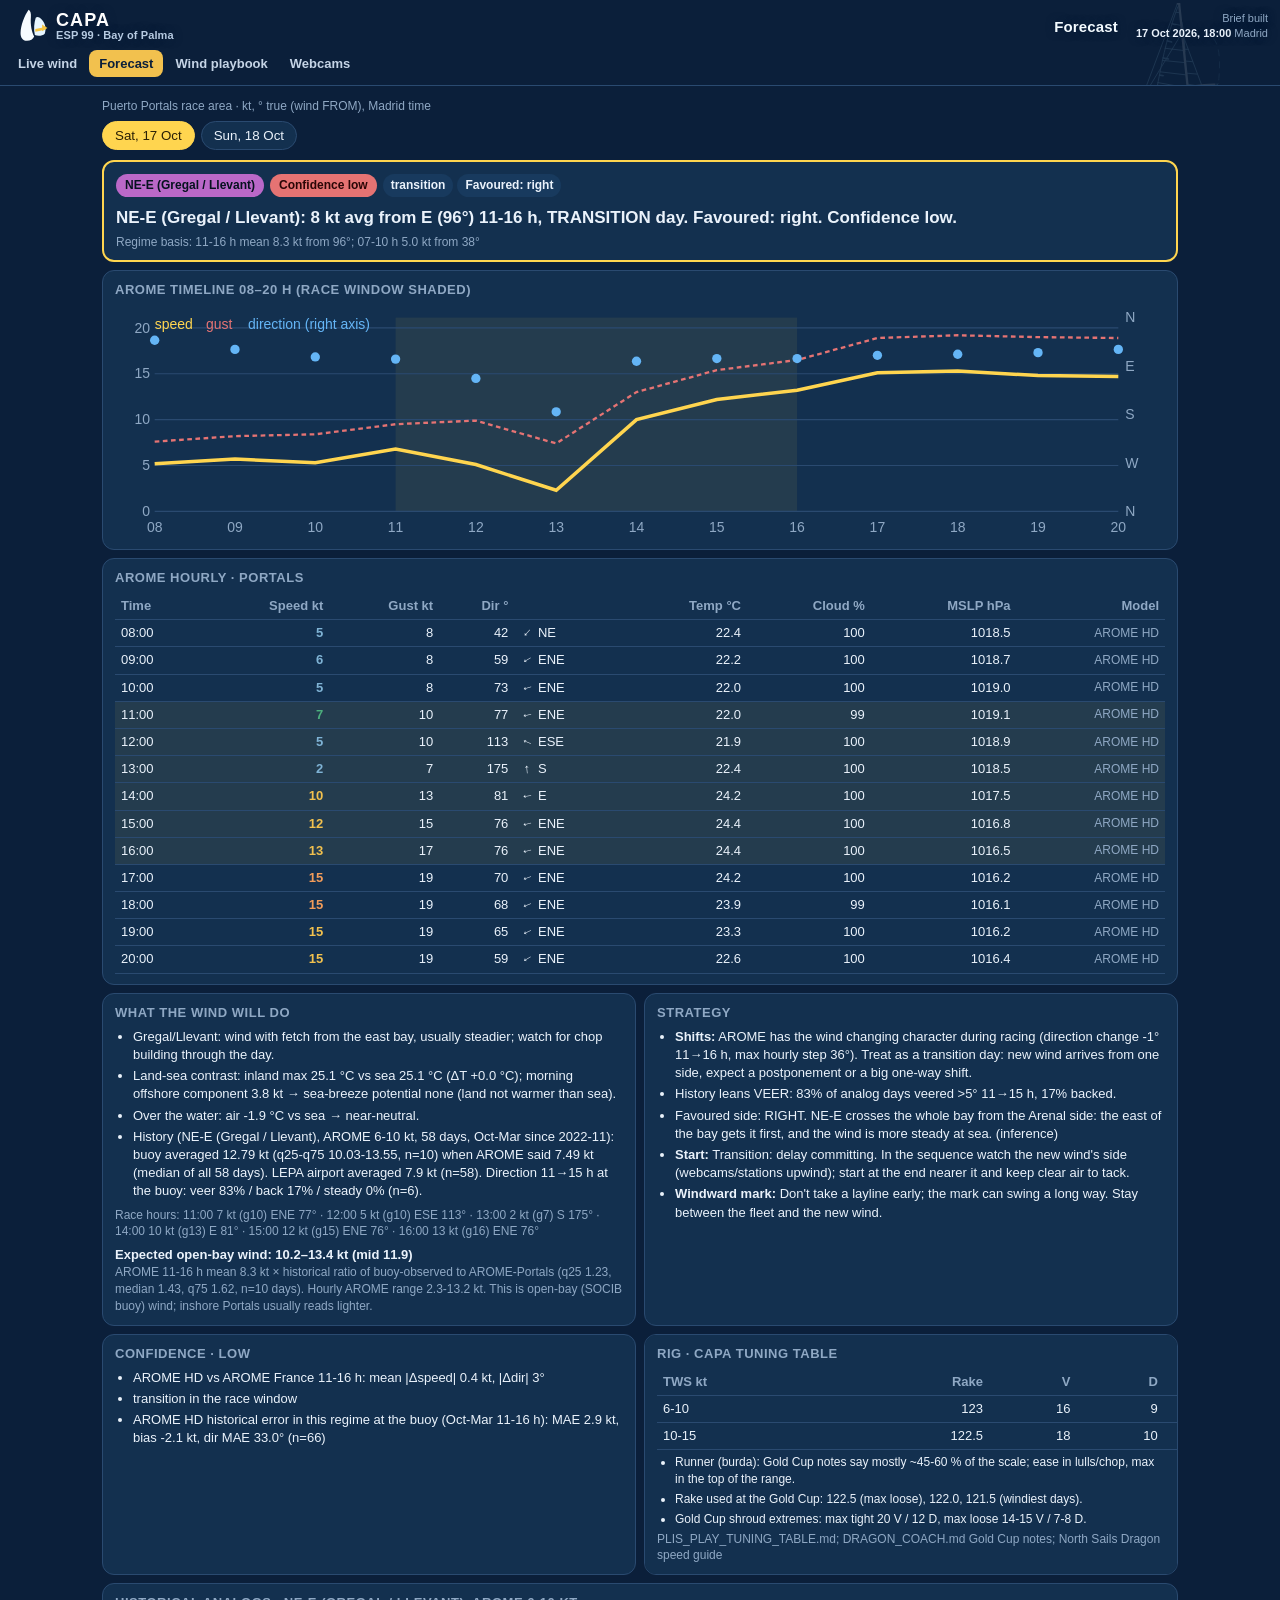
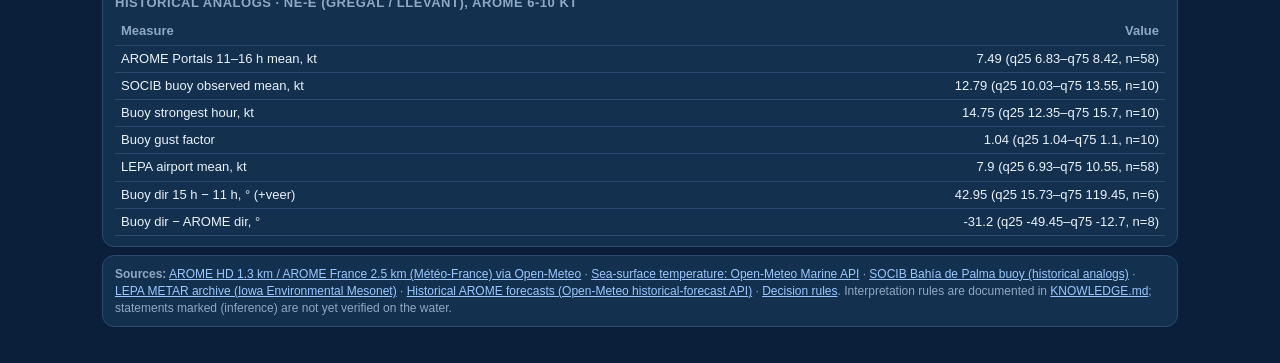
==== commit 851b9a1c: "Add the CAPA sail mark and a shared header on every page. The logo, wordmark, and sticky nav replace" ====
--- a/site/forecast.html
+++ b/site/forecast.html
@@ -1,16 +1,15 @@
 <!doctype html><html lang="en"><head><meta charset="utf-8"><meta name="viewport" content="width=device-width,initial-scale=1,viewport-fit=cover">
-<title>Capa · Race forecast</title><link rel="icon" href="favicon.svg">
+<title>Forecast · CAPA ESP 99</title>
+<link rel="icon" href="favicon.svg" type="image/svg+xml">
+<link rel="apple-touch-icon" href="apple-touch-icon.png">
 <meta name="theme-color" content="#0B1F3A">
+<link rel="stylesheet" href="assets/brand.css">
 <style>
 :root{--navy:#0B1F3A;--panel:#13304F;--panel2:#183a5e;--line:#2A4A70;--text:#EAF2FB;--muted:#8FA8C4;--green:#4CAF7D;--red:#E57373;--amber:#F2C14E}
 *{box-sizing:border-box}html,body{margin:0;background:var(--navy);color:var(--text);font:13px/1.4 -apple-system,BlinkMacSystemFont,"Segoe UI",Roboto,sans-serif}
 .wrap{max-width:1100px;margin:0 auto;padding:10px 12px 28px}
-header{display:flex;justify-content:space-between;align-items:flex-end;gap:8px;flex-wrap:wrap;margin-bottom:8px}
-h1{font-size:16px;margin:0}h2{font-size:15px;margin:16px 0 8px}h3{font-size:13px;margin:0 0 6px;color:var(--muted);text-transform:uppercase;letter-spacing:.04em}
+h2{font-size:15px;margin:16px 0 8px}h3{font-size:13px;margin:0 0 6px;color:var(--muted);text-transform:uppercase;letter-spacing:.04em}
 .muted{color:var(--muted)}.small{font-size:12px}
-.navlinks{display:flex;flex-wrap:wrap;gap:6px;margin-top:6px}
-.playlink{display:inline-block;margin:0;font:600 12px/1 inherit;color:#2a2006;background:#FFD54F;text-decoration:none;border-radius:999px;padding:6px 10px}
-.playlink.ghost{background:var(--panel2);color:var(--text)}
 .tabs{display:flex;gap:6px;margin:6px 0 10px;flex-wrap:wrap}.tab{cursor:pointer;border:1px solid var(--line);background:var(--panel);color:var(--text);border-radius:999px;padding:6px 12px;font:600 13px inherit}
 .tab.on{background:#FFD54F;color:#2a2006;border-color:#FFD54F}
 .card{background:var(--panel);border:1px solid var(--line);border-radius:12px;padding:10px 12px;margin-bottom:8px;overflow-x:auto;-webkit-overflow-scrolling:touch}
@@ -28,13 +27,19 @@
 @media(max-width:420px){
   .wrap{padding:8px}
   .grid{grid-template-columns:1fr}
-  h1{font-size:15px}
 }
-</style></head><body><div class="wrap">
-<header><div><h1>Race forecast · strategist brief</h1>
-<div class="muted small">Capa ESP 99 · Puerto Portals race area · kt, ° true (wind FROM), Madrid time</div>
-<div class="navlinks"><a class="playlink" href="./">Live wind</a><a class="playlink" href="playbook.html">Wind playbook</a></div></div>
-<div class="muted small" id="gen" style="text-align:right"></div></header>
+</style></head><body>
+<header class="sitehead">
+  <img class="dragon" src="assets/dragon_capa_final_transparent.svg" alt="">
+  <div class="sitebar">
+    <a class="brand" href="./"><img class="mark" src="assets/capa-logo.svg" alt="" width="36" height="36"><span class="word"><span class="capa">CAPA</span><span class="eye">ESP 99 · Bay of Palma</span></span></a>
+    <h1>Forecast</h1>
+    <div class="headmeta" id="gen"></div>
+  </div>
+  <nav class="sitenav" aria-label="Site"><a href="./">Live wind</a><a href="forecast.html" aria-current="page">Forecast</a><a href="playbook.html">Wind playbook</a><a href="./#webcams">Webcams</a></nav>
+</header>
+<div class="wrap">
+<div class="muted small" style="margin:2px 0 6px">Puerto Portals race area · kt, ° true (wind FROM), Madrid time</div>
 <div class="tabs" id="tabs"></div><div id="day"></div>
 <div class="card small muted" id="src"></div>
 </div>
--- a/site/assets/brand.css
+++ b/site/assets/brand.css
@@ -0,0 +1,37 @@
+/* Shared CAPA chrome. Sticky nav, sail mark, Dragon watermark. */
+:root{--amber:#f5c542;--head-h:92px}
+header.sitehead{display:block;margin:0;gap:0;flex-wrap:nowrap;align-items:stretch;justify-content:flex-start}
+.sitehead{position:sticky;top:0;z-index:50;background:#0B1F3A;border-bottom:1px solid #2A4A70;overflow:hidden}
+.sitehead .dragon{position:absolute;right:-10px;top:0;width:min(250px,50vw);height:170%;object-fit:cover;object-position:62% 36%;opacity:.12;pointer-events:none;user-select:none}
+.sitehead.home{--head-h:104px}
+.sitehead.home .dragon{width:min(620px,86vw);height:230%;object-position:70% 34%;opacity:.18;right:-18px}
+.sitebar{position:relative;z-index:1;max-width:1440px;margin:0 auto;padding:8px 12px 0;display:flex;align-items:center;gap:10px;min-width:0}
+.brand{display:flex;align-items:center;gap:8px;min-width:0;text-decoration:none;color:inherit}
+.brand .mark{width:36px;height:36px;flex:0 0 36px;display:block}
+.word{display:flex;flex-direction:column;min-width:max-content;line-height:1.05}
+.word .capa{font-weight:800;letter-spacing:.06em;font-size:18px;color:#fff}
+.word .eye{font-size:11px;font-weight:600;color:#b7cbe2;letter-spacing:.01em;white-space:nowrap}
+.sitehead h1,.word,.headmeta{text-shadow:0 0 8px #0B1F3A,0 1px 0 #0B1F3A}
+.sitehead h1{position:relative;z-index:1;margin:0 0 0 auto;font-size:15px;font-weight:750;letter-spacing:.01em;color:#F4FBFF;white-space:nowrap}
+.sitenav{position:relative;z-index:1;max-width:1440px;margin:0 auto;display:flex;gap:2px;overflow-x:auto;overscroll-behavior-x:contain;-webkit-overflow-scrolling:touch;scrollbar-width:none;padding:6px 8px 8px}
+.sitenav::-webkit-scrollbar{display:none}
+.sitenav a{flex:0 0 auto;text-decoration:none;color:#C5D4E6;font:600 13px/1 -apple-system,BlinkMacSystemFont,"Segoe UI",Roboto,sans-serif;padding:7px 10px;border-radius:8px;white-space:nowrap}
+.sitenav a:hover{color:#fff;background:#13304F}
+.sitenav a[aria-current="page"]{color:#0B1F3A;background:var(--amber)}
+.headmeta{position:relative;z-index:1;margin-left:8px;text-align:right;font-size:11px;line-height:1.35;color:#8FA8C4;flex:0 1 auto}
+.headmeta b{color:#EAF2FB;font-weight:700}
+@media(max-width:520px){
+  :root{--head-h:132px}
+  .sitebar{flex-wrap:wrap;row-gap:2px}
+  .brand{flex:0 0 auto}
+  .sitehead h1{margin-left:8px;font-size:14px}
+  .headmeta{flex:1 0 100%;margin:0 0 2px 44px;text-align:left}
+  .brand .mark{width:32px;height:32px;flex-basis:32px}
+  .word .capa{font-size:16px}
+  .sitenav{padding:4px 6px 7px}
+  .sitenav a{font-size:13px;padding:7px 9px}
+  .sitehead .dragon,.sitehead.home .dragon{width:min(168px,44vw);opacity:.14;right:-36px}
+}
+@media(min-width:900px){
+  .sitehead.home .dragon{max-width:520px;height:190%}
+}
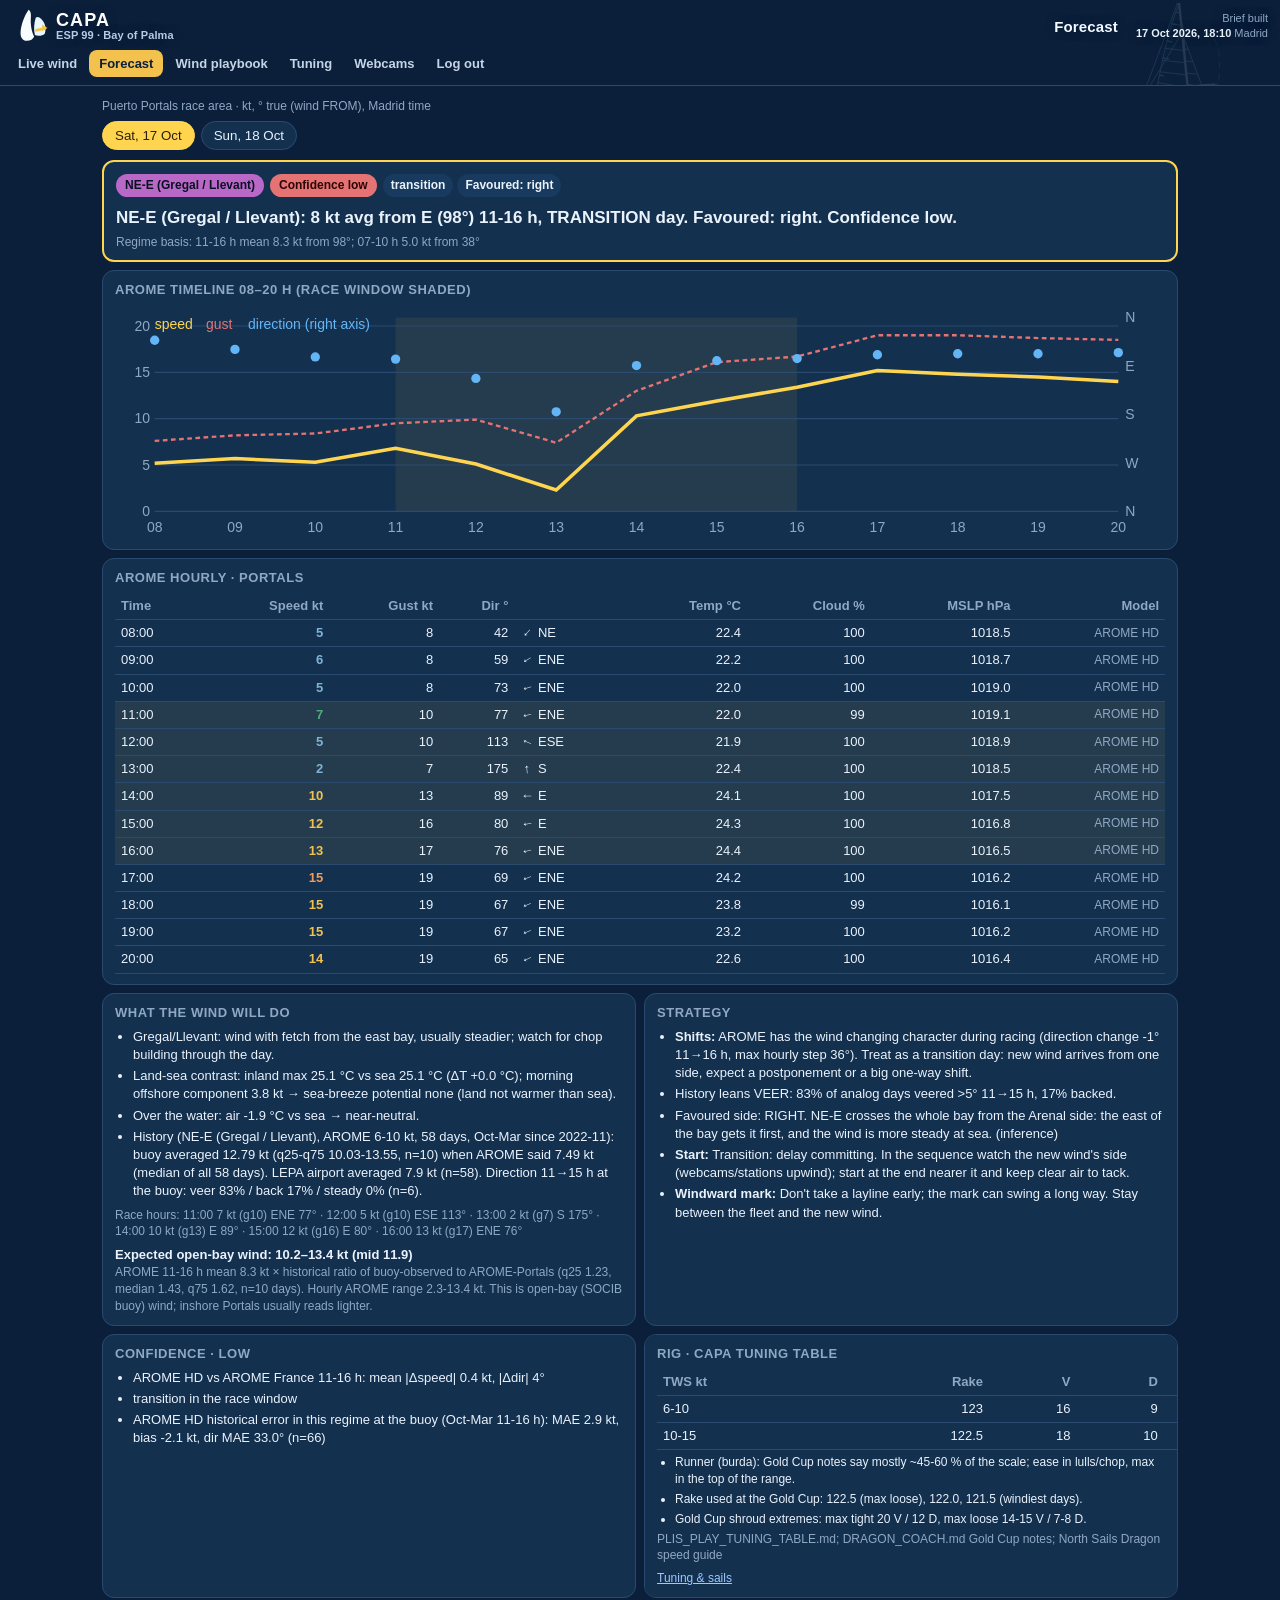
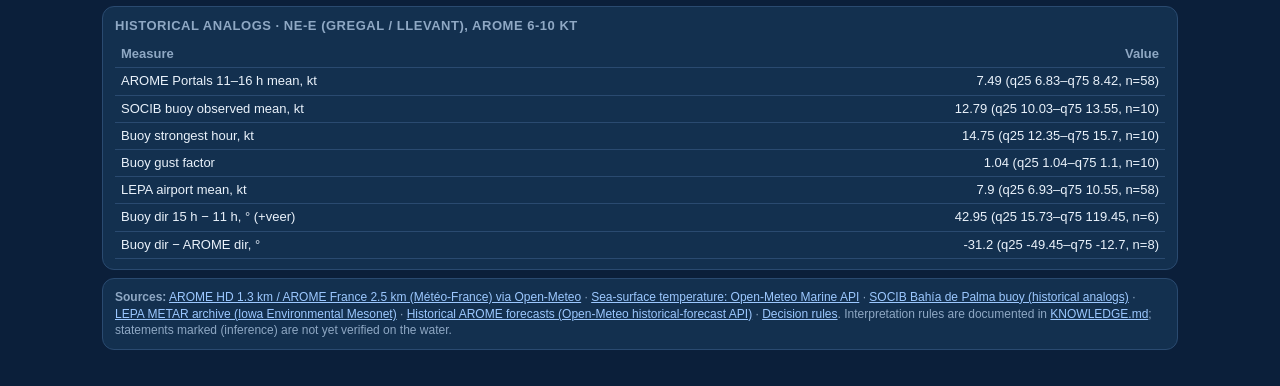
==== commit e6c81d29: "Add the tuning page and a 30-day login session. Tuning & sails is a rendered page; the source notes " ====
--- a/site/forecast.html
+++ b/site/forecast.html
@@ -36,7 +36,7 @@
     <h1>Forecast</h1>
     <div class="headmeta" id="gen"></div>
   </div>
-  <nav class="sitenav" aria-label="Site"><a href="./">Live wind</a><a href="forecast.html" aria-current="page">Forecast</a><a href="playbook.html">Wind playbook</a><a href="./#webcams">Webcams</a></nav>
+  <nav class="sitenav" aria-label="Site"><a href="./">Live wind</a><a href="forecast.html" aria-current="page">Forecast</a><a href="playbook.html">Wind playbook</a><a href="tuning.html">Tuning</a><a href="./#webcams">Webcams</a><a href="/logout">Log out</a></nav>
 </header>
 <div class="wrap">
 <div class="muted small" style="margin:2px 0 6px">Puerto Portals race area · kt, ° true (wind FROM), Madrid time</div>
@@ -77,7 +77,7 @@
   ${e?`<div style="margin-top:6px"><b>Expected open-bay wind: ${e.lo}–${e.hi} kt (mid ${e.mid})</b><div class="small muted">${esc(e.text)}</div></div>`:''}</div>
   <div class="card"><h3>Strategy</h3><ul><li><b>Shifts:</b> ${esc(s.text)}</li>${s.history_bias?`<li>${esc(s.history_bias)}</li>`:''}<li>${esc(s.side_text)}</li><li><b>Start:</b> ${esc(s.start)}</li><li><b>Windward mark:</b> ${esc(s.windward_mark)}</li></ul></div></div>`;
   h+=`<div class="grid"><div class="card"><h3>Confidence · ${c.level}</h3><ul>${c.why.map(t=>`<li>${esc(t)}</li>`).join('')}</ul></div>
-  <div class="card"><h3>Rig · Capa tuning table</h3><table><tr><th>TWS kt</th><th>Rake</th><th>V</th><th>D</th><th>Genoa</th></tr>${d.rig.settings.map(r=>`<tr><td>${r.band}</td><td>${r.rake_cm}</td><td>${r.uppers_V}</td><td>${r.lowers_D}</td><td>${r.genoa}</td></tr>`).join('')}</table><ul class="small">${d.rig.notes.map(t=>`<li>${esc(t)}</li>`).join('')}</ul><div class="small muted">${esc(d.rig.source)}</div></div></div>`;
+  <div class="card"><h3>Rig · Capa tuning table</h3><table><tr><th>TWS kt</th><th>Rake</th><th>V</th><th>D</th><th>Genoa</th></tr>${d.rig.settings.map(r=>`<tr><td>${r.band}</td><td>${r.rake_cm}</td><td>${r.uppers_V}</td><td>${r.lowers_D}</td><td>${r.genoa}</td></tr>`).join('')}</table><ul class="small">${d.rig.notes.map(t=>`<li>${esc(t)}</li>`).join('')}</ul><div class="small muted">${esc(d.rig.source)}</div><div class="small" style="margin-top:6px"><a href="tuning.html">Tuning &amp; sails</a></div></div></div>`;
   if(a&&a.stats){const st=a.stats,q=o=>o?`${o.median} (q25 ${o.q25}–q75 ${o.q75}, n=${o.n})`:'–';
   h+=`<div class="card"><h3>Historical analogs · ${esc(a.label)}</h3><table><tr><th>Measure</th><th>Value</th></tr>
   <tr><td>AROME Portals 11–16 h mean, kt</td><td>${q(st.arome_spd)}</td></tr><tr><td>SOCIB buoy observed mean, kt</td><td>${q(st.buoy_spd)}</td></tr>
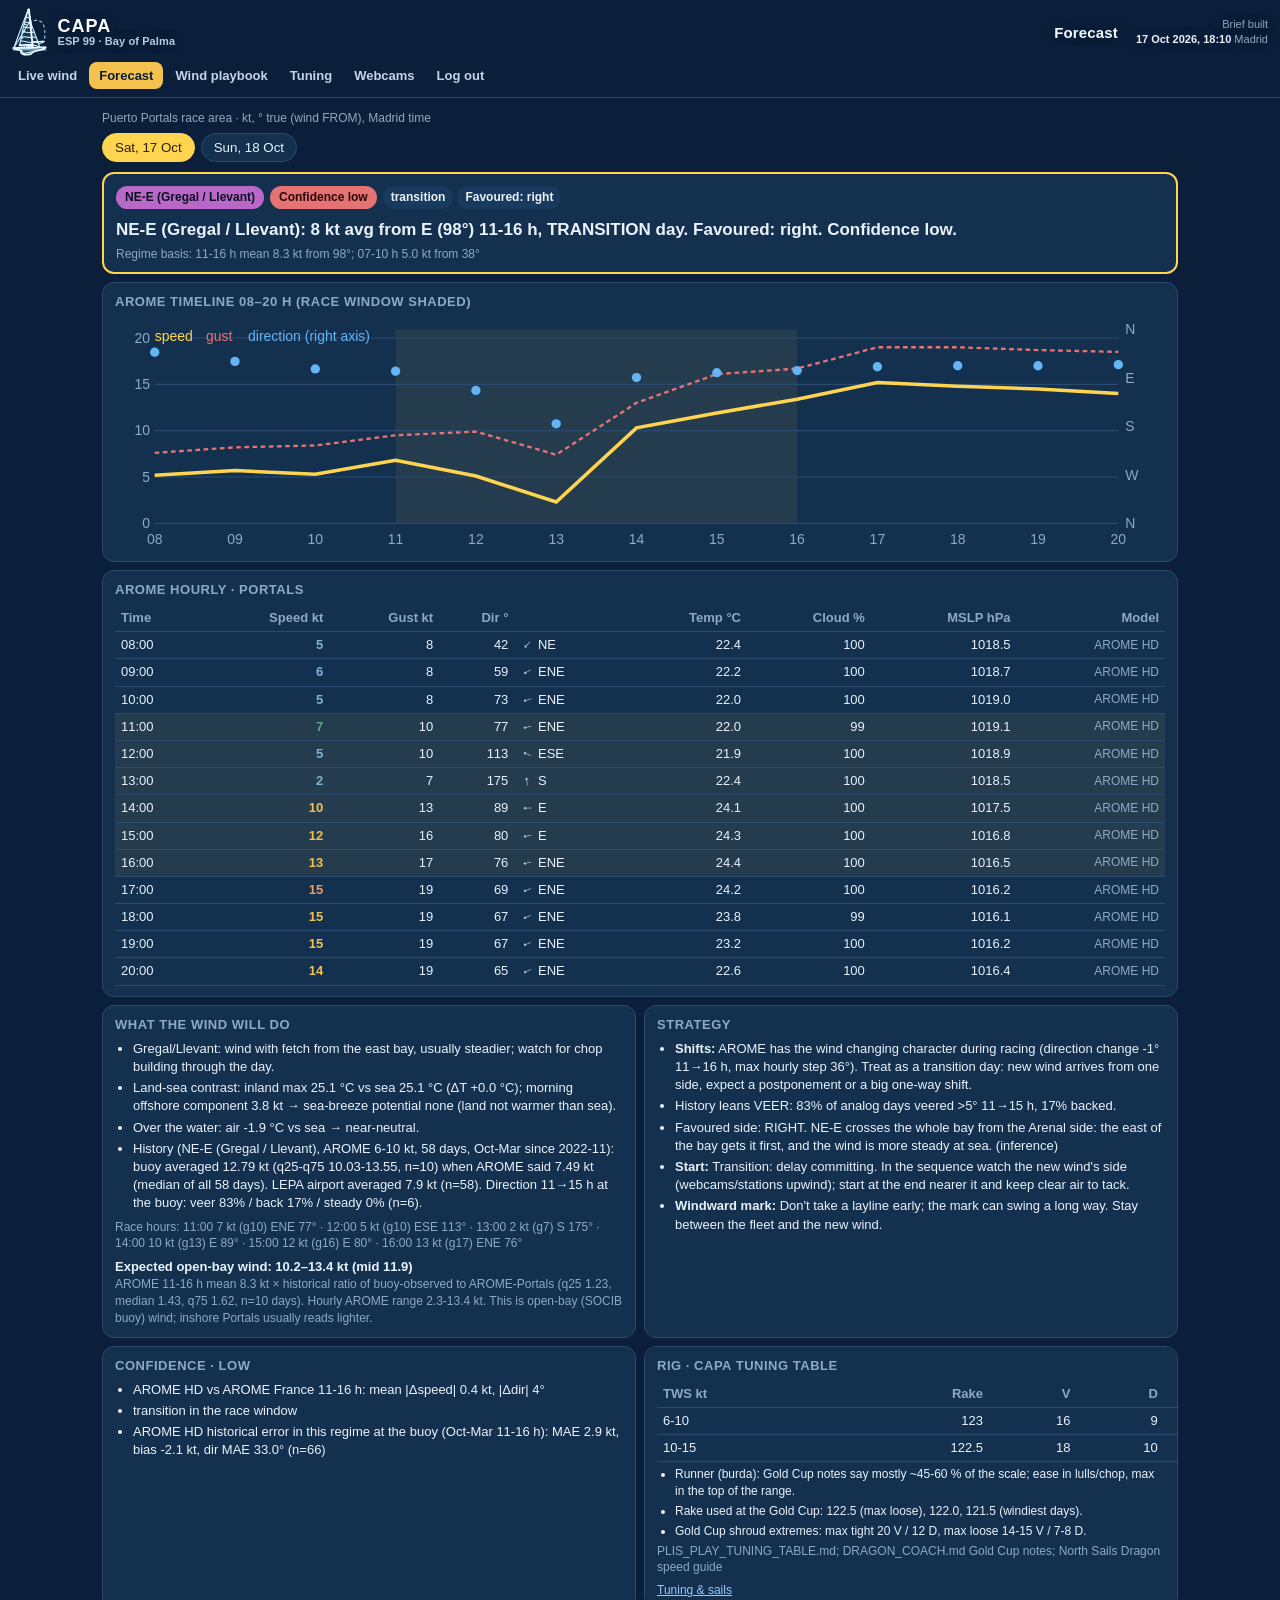
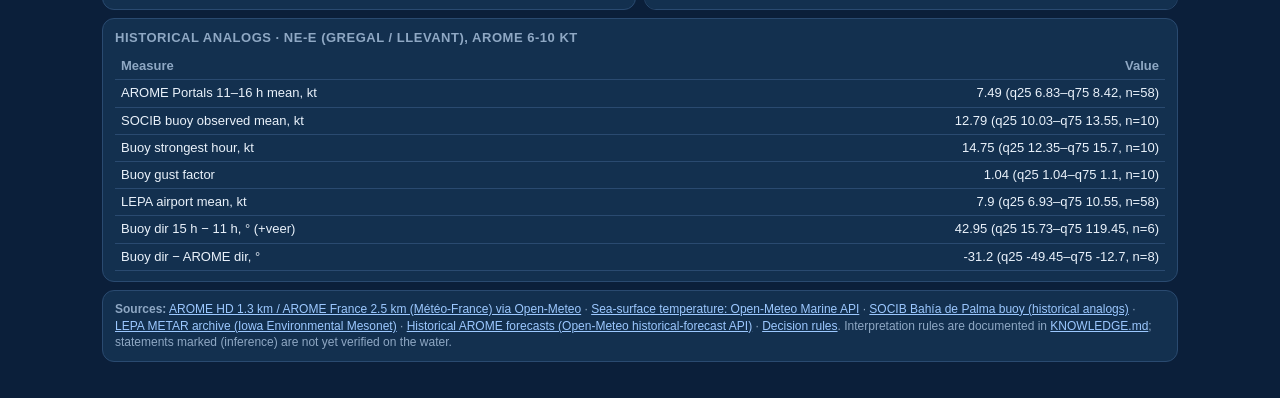
==== commit 8efc88a0: "Use the Dragon line drawing as the site logo. The sail mark is replaced by a cropped wireframe of th" ====
--- a/site/forecast.html
+++ b/site/forecast.html
@@ -30,9 +30,8 @@
 }
 </style></head><body>
 <header class="sitehead">
-  <img class="dragon" src="assets/dragon_capa_final_transparent.svg" alt="">
   <div class="sitebar">
-    <a class="brand" href="./"><img class="mark" src="assets/capa-logo.svg" alt="" width="36" height="36"><span class="word"><span class="capa">CAPA</span><span class="eye">ESP 99 · Bay of Palma</span></span></a>
+    <a class="brand" href="./"><img class="mark" src="assets/capa-logo.svg" alt="" width="36" height="48"><span class="word"><span class="capa">CAPA</span><span class="eye">ESP 99 · Bay of Palma</span></span></a>
     <h1>Forecast</h1>
     <div class="headmeta" id="gen"></div>
   </div>
--- a/site/assets/brand.css
+++ b/site/assets/brand.css
@@ -1,13 +1,11 @@
-/* Shared CAPA chrome. Sticky nav, sail mark, Dragon watermark. */
-:root{--amber:#f5c542;--head-h:92px}
+/* Shared CAPA chrome. Sticky nav and the Dragon line-drawing mark. */
+:root{--amber:#f5c542;--head-h:108px}
 header.sitehead{display:block;margin:0;gap:0;flex-wrap:nowrap;align-items:stretch;justify-content:flex-start}
 .sitehead{position:sticky;top:0;z-index:50;background:#0B1F3A;border-bottom:1px solid #2A4A70;overflow:hidden}
-.sitehead .dragon{position:absolute;right:-10px;top:0;width:min(250px,50vw);height:170%;object-fit:cover;object-position:62% 36%;opacity:.12;pointer-events:none;user-select:none}
-.sitehead.home{--head-h:104px}
-.sitehead.home .dragon{width:min(620px,86vw);height:230%;object-position:70% 34%;opacity:.18;right:-18px}
+.sitehead.home{--head-h:120px}
 .sitebar{position:relative;z-index:1;max-width:1440px;margin:0 auto;padding:8px 12px 0;display:flex;align-items:center;gap:10px;min-width:0}
-.brand{display:flex;align-items:center;gap:8px;min-width:0;text-decoration:none;color:inherit}
-.brand .mark{width:36px;height:36px;flex:0 0 36px;display:block}
+.brand{display:flex;align-items:center;gap:10px;min-width:0;text-decoration:none;color:inherit}
+.brand .mark{width:auto;height:48px;flex:0 0 auto;display:block}
 .word{display:flex;flex-direction:column;min-width:max-content;line-height:1.05}
 .word .capa{font-weight:800;letter-spacing:.06em;font-size:18px;color:#fff}
 .word .eye{font-size:11px;font-weight:600;color:#b7cbe2;letter-spacing:.01em;white-space:nowrap}
@@ -25,13 +23,9 @@
   .sitebar{flex-wrap:wrap;row-gap:2px}
   .brand{flex:0 0 auto}
   .sitehead h1{margin-left:8px;font-size:14px}
-  .headmeta{flex:1 0 100%;margin:0 0 2px 44px;text-align:left}
-  .brand .mark{width:32px;height:32px;flex-basis:32px}
+  .headmeta{flex:1 0 100%;margin:0 0 2px 0;text-align:left}
+  .brand .mark{height:40px}
   .word .capa{font-size:16px}
-  .sitenav{padding:4px 6px 7px}
-  .sitenav a{font-size:13px;padding:7px 9px}
-  .sitehead .dragon,.sitehead.home .dragon{width:min(168px,44vw);opacity:.14;right:-36px}
+  .sitenav{padding:4px 2px 7px;gap:0}
+  .sitenav a{font-size:12px;padding:7px 3px}
 }
-@media(min-width:900px){
-  .sitehead.home .dragon{max-width:520px;height:190%}
-}
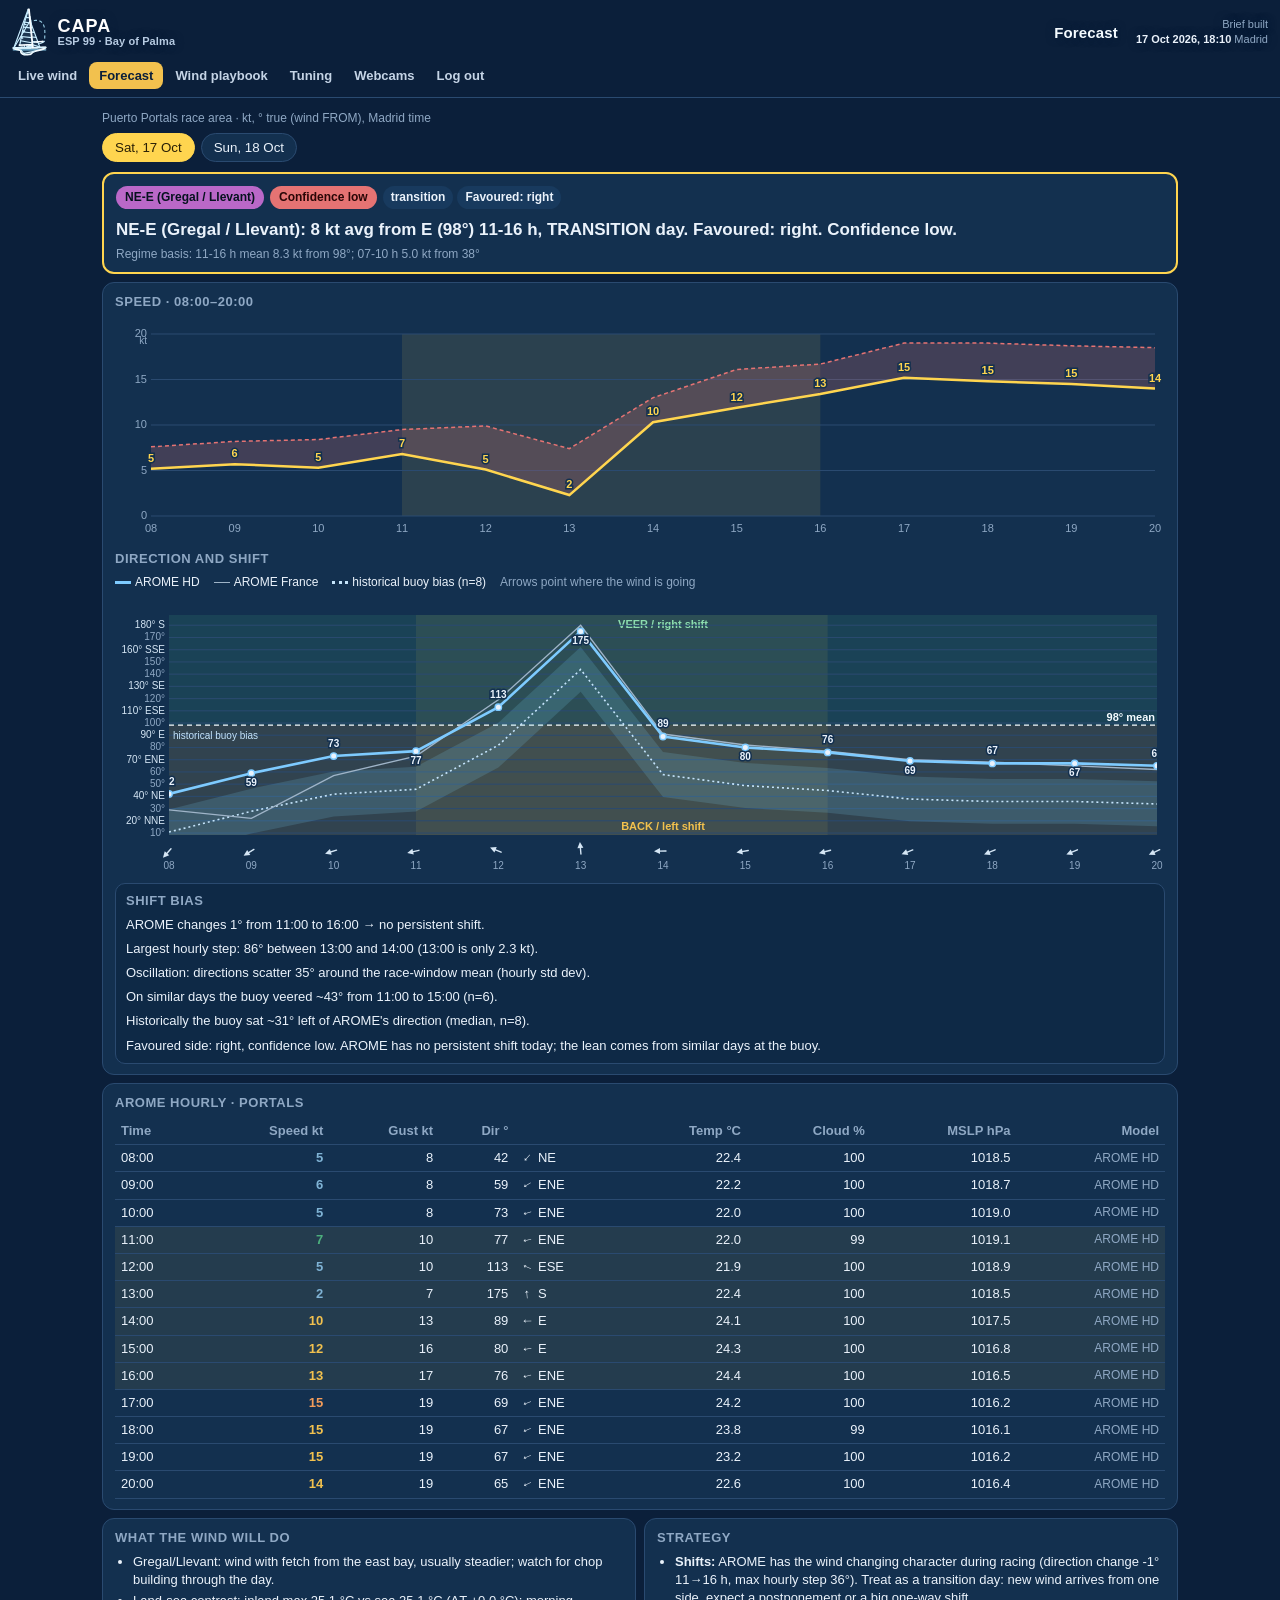
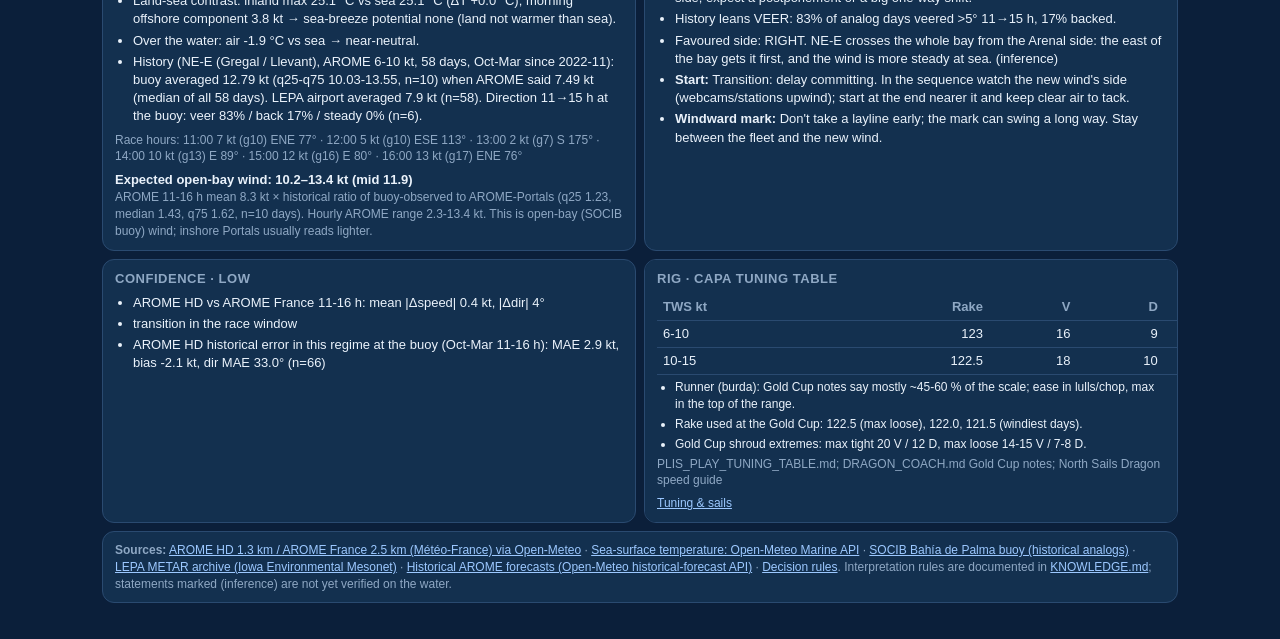
==== commit 3700e211: "Show wind direction and shift bias on the forecast. The timeline is now a speed panel and a directio" ====
--- a/site/forecast.html
+++ b/site/forecast.html
@@ -22,7 +22,13 @@
 th{color:var(--muted);font-weight:600}td:first-child,th:first-child{text-align:left}tr.race td{background:rgba(255,213,79,.07)}
 .arr{display:inline-block;width:14px;text-align:center}
 ul{margin:4px 0 0;padding-left:18px}li{margin:3px 0}
-.chart{width:100%;height:auto;display:block}svg text{fill:var(--muted);font-size:12px}
+.spdchart{width:100%;height:220px;display:block;margin-top:4px}
+.dirchart{width:100%;height:280px;display:block}
+.legend{display:flex;flex-wrap:wrap;gap:8px 14px;margin:2px 0 4px}
+.legend i{display:inline-block;width:16px;height:0;border-top:3px solid;vertical-align:middle;margin-right:4px}
+.shiftbox{background:#0e2946;border:1px solid var(--line);border-radius:10px;padding:8px 10px;margin-top:8px}
+.shiftbox p{margin:0 0 6px}.shiftbox p:last-child{margin:0}
+svg text{font-family:-apple-system,BlinkMacSystemFont,"Segoe UI",Roboto,sans-serif}
 a{color:#9cc8ff}
 @media(max-width:420px){
   .wrap{padding:8px}
@@ -47,28 +53,185 @@
 const KT=v=>v==null?'–':v.toFixed(0), esc=s=>String(s).replace(/[&<>]/g,c=>({'&':'&amp;','<':'&lt;','>':'&gt;'}[c]));
 const spdCol=s=>s==null?'#555':s<6?'#7FB3D5':s<10?'#4CAF7D':s<15?'#F2C14E':s<20?'#F39C5A':'#E57373';
 const arrow=d=>d==null?'':`<span class="arr" style="transform:rotate(${d+180}deg)">↑</span>`;
-function chart(h){
-  const W=900,H=200,L=34,R=40,T=10,B=24,n=h.length;
-  const x=i=>L+(n<2?0:i*(W-L-R)/(n-1));
-  const mx=Math.max(10,...h.map(r=>r.gst||r.spd||0))*1.1;
-  const y=v=>T+(H-T-B)*(1-v/mx), yd=d=>T+(H-T-B)*(d/360);
-  let s=`<svg class="chart" viewBox="0 0 ${W} ${H}">`;
-  let iStart=-1, iEnd=-1;
-  h.forEach((r,i)=>{ if(r.time>='11:00' && r.time<='16:00'){ if(iStart<0) iStart=i; iEnd=i; } });
-  if(iStart>=0 && iEnd>iStart) s+=`<rect id="racewin" x="${x(iStart)}" y="${T}" width="${x(iEnd)-x(iStart)}" height="${H-T-B}" fill="rgba(255,213,79,.07)"/>`;
-  for(let v=0;v<=mx;v+=5)s+=`<line x1="${L}" x2="${W-R}" y1="${y(v)}" y2="${y(v)}" stroke="#2A4A70"/><text x="${L-4}" y="${y(v)+4}" text-anchor="end">${v}</text>`;
-  ['N','E','S','W','N'].forEach((c,k)=>s+=`<text x="${W-R+6}" y="${yd(k*90)+4}">${c}</text>`);
-  const pl=(k,f)=>h.map((r,i)=>r[k]==null?'':`${x(i)},${f(r[k])}`).filter(Boolean).join(' ');
-  s+=`<polyline points="${pl('gst',y)}" fill="none" stroke="#E57373" stroke-width="2" stroke-dasharray="4 3"/>`;
-  s+=`<polyline points="${pl('spd',y)}" fill="none" stroke="#FFD54F" stroke-width="3"/>`;
-  h.forEach((r,i)=>{if(r.dir!=null)s+=`<circle cx="${x(i)}" cy="${yd(r.dir)}" r="4" fill="#64B5F6"/>`;s+=`<text x="${x(i)}" y="${H-6}" text-anchor="middle">${r.time.slice(0,2)}</text>`});
-  return s+`<text x="${L}" y="${T+10}" style="fill:#FFD54F">speed</text><text x="${L+44}" y="${T+10}" style="fill:#E57373">gust</text><text x="${L+80}" y="${T+10}" style="fill:#64B5F6">direction (right axis)</text></svg>`;
+const NS='http://www.w3.org/2000/svg';
+const COMPASS=[[0,'N'],[22.5,'NNE'],[45,'NE'],[67.5,'ENE'],[90,'E'],[112.5,'ESE'],[135,'SE'],[157.5,'SSE'],[180,'S'],[202.5,'SSW'],[225,'SW'],[247.5,'WSW'],[270,'W'],[292.5,'WNW'],[315,'NW'],[337.5,'NNW']];
+const angDiff=(a,b)=>((a-b+180)%360+360)%360-180; // + = a is clockwise of b
+function circMean(ds){let s=0,c=0,n=0;for(const d of ds){if(d==null)continue;const r=d*Math.PI/180;s+=Math.sin(r);c+=Math.cos(r);n++;}if(!n)return null;return (Math.atan2(s,c)*180/Math.PI+360)%360;}
+function circStd(ds){let s=0,c=0,n=0;for(const d of ds){if(d==null)continue;const r=d*Math.PI/180;s+=Math.sin(r);c+=Math.cos(r);n++;}if(n<2)return null;const R=Math.min(1,Math.hypot(s,c)/n);return R<=1e-6?180:Math.sqrt(-2*Math.log(R))*180/Math.PI;}
+const norm=d=>(d%360+360)%360;
+function svgEl(tag,attrs,parent){const n=document.createElementNS(NS,tag);for(const k in attrs)n.setAttribute(k,String(attrs[k]));if(parent)parent.appendChild(n);return n;}
+function svgText(parent,x,y,str,attrs){const t=svgEl('text',Object.assign({x,y},attrs||{}),parent);t.textContent=str;return t;}
+function raceIdx(h){let a=-1,b=-1;h.forEach((r,i)=>{if(r.time>='11:00'&&r.time<='16:00'){if(a<0)a=i;b=i;}});return [a,b];}
+function segs(h,x,y,key){const out=[];let cur=[];h.forEach((r,i)=>{const v=r[key];if(v==null||!Number.isFinite(+v)){if(cur.length)out.push(cur);cur=[];}else cur.push([x(i),y(+v)]);});if(cur.length)out.push(cur);return out;}
+function drawSpeed(svg,h){
+  const W=svg.clientWidth||360,H=220,L=36,R=10,T=16,B=22;
+  svg.replaceChildren();svg.setAttribute('viewBox',`0 0 ${W} ${H}`);
+  const n=h.length;if(n<2)return;
+  const x=i=>L+(i*(W-L-R))/(n-1);
+  const peak=Math.max(10,...h.map(r=>Math.max(r.gst||0,r.spd||0)));
+  const mx=Math.ceil(peak/5)*5;
+  const y=v=>T+(H-T-B)*(1-v/mx);
+  const [i0,i1]=raceIdx(h);
+  if(i0>=0&&i1>i0)svgEl('rect',{id:'racewin',x:x(i0),y:T,width:x(i1)-x(i0),height:H-T-B,fill:'rgba(255,213,79,.10)'},svg);
+  for(let v=0;v<=mx;v+=5){svgEl('line',{x1:L,x2:W-R,y1:y(v),y2:y(v),stroke:'#2A4A70'},svg);svgText(svg,L-4,y(v)+3,String(v),{'text-anchor':'end',fill:'#8FA8C4','font-size':11});}
+  svgText(svg,L-4,T+10,'kt',{'text-anchor':'end',fill:'#8FA8C4','font-size':10});
+  const band=[];h.forEach((r,i)=>{if(r.spd!=null&&r.gst!=null)band.push([x(i),y(r.spd),y(r.gst)]);});
+  if(band.length>1){const pts=band.map(p=>p[0]+','+p[2]).concat(band.slice().reverse().map(p=>p[0]+','+p[1])).join(' ');svgEl('polygon',{points:pts,fill:'rgba(229,115,115,.22)'},svg);}
+  for(const s of segs(h,x,y,'gst'))svgEl('polyline',{points:s.map(p=>p.join(',')).join(' '),fill:'none',stroke:'#E57373','stroke-width':1.5,'stroke-dasharray':'4 3'},svg);
+  for(const s of segs(h,x,y,'spd'))svgEl('polyline',{points:s.map(p=>p.join(',')).join(' '),fill:'none',stroke:'#FFD54F','stroke-width':2.5},svg);
+  h.forEach((r,i)=>{
+    svgText(svg,x(i),H-6,r.time.slice(0,2),{'text-anchor':'middle',fill:'#8FA8C4','font-size':11});
+    if(r.spd==null)return;
+    const yy=y(r.spd),above=yy-14>T;
+    svgText(svg,x(i),above?yy-7:yy+13,String(Math.round(r.spd)),{'text-anchor':'middle',fill:'#FFD54F','font-size':11,'font-weight':700,stroke:'#13304F','stroke-width':3,'paint-order':'stroke'});
+  });
+}
+function biasStats(d){const e=d.analogs&&d.analogs.stats&&d.analogs.stats.dir_err_buoy_minus_arome;if(!e||e.n==null||e.median==null)return null;return e;}
+function drawDir(svg,d){
+  const h=d.hourly,W=svg.clientWidth||360,H=280,L=54,R=8,T=20,B=40;
+  svg.replaceChildren();svg.setAttribute('viewBox',`0 0 ${W} ${H}`);
+  const n=h.length;if(n<2)return;
+  const x=i=>L+(i*(W-L-R))/(n-1);
+  const race=h.filter(r=>r.time>='11:00'&&r.time<='16:00'&&r.dir!=null);
+  const mean=circMean(race.map(r=>r.dir));
+  if(mean==null){svgText(svg,L,30,'No race-window direction',{fill:'#8FA8C4','font-size':12});return;}
+  const rel=dir=>angDiff(dir,mean);
+  const err=biasStats(d);
+  const showBias=!!(err&&err.q25!=null&&err.q75!=null);
+  let half=45;
+  const rels=[];
+  h.forEach(r=>{
+    if(r.src!=='AROME France'&&r.dir!=null)rels.push(rel(r.dir));
+    if(r.fr_dir!=null)rels.push(rel(r.fr_dir));
+    else if(r.src==='AROME France'&&r.dir!=null)rels.push(rel(r.dir));
+  });
+  if(rels.some(v=>Math.abs(v)>45))half=90;
+  const plotH=H-T-B,y=v=>T+(half-v)/(2*half)*plotH;
+  const clip=svgEl('clipPath',{id:'dirclip'},svgEl('defs',{},svg));
+  svgEl('rect',{x:L,y:T,width:W-L-R,height:plotH},clip);
+  svgEl('rect',{x:L,y:T,width:W-L-R,height:(y(0)-T),fill:'rgba(76,175,125,.14)'},svg);
+  svgEl('rect',{x:L,y:y(0),width:W-L-R,height:T+plotH-y(0),fill:'rgba(242,193,78,.13)'},svg);
+  const [i0,i1]=raceIdx(h);
+  if(i0>=0&&i1>i0)svgEl('rect',{id:'racewin-dir',x:x(i0),y:T,width:x(i1)-x(i0),height:plotH,fill:'rgba(255,213,79,.08)'},svg);
+  svgText(svg,L+(W-L-R)/2,T+13,'VEER / right shift',{'text-anchor':'middle',fill:'#8ddeaf','font-size':11,'font-weight':700});
+  svgText(svg,L+(W-L-R)/2,T+plotH-5,'BACK / left shift',{'text-anchor':'middle',fill:'#F2C14E','font-size':11,'font-weight':700});
+  const labels=[];
+  for(let deg=Math.ceil((mean-half)/10)*10;deg<=mean+half+1e-6;deg+=10){
+    const a=norm(deg),rv=angDiff(a,mean);if(Math.abs(rv)>half+0.1)continue;
+    svgEl('line',{x1:L,x2:W-R,y1:y(rv),y2:y(rv),stroke:'#2A4A70'},svg);
+    labels.push({y:y(rv),text:Math.round(a)+'°',deg:Math.round(a),compass:false});
+  }
+  COMPASS.forEach(([deg,name])=>{
+    const rv=angDiff(deg,mean);
+    if(Math.abs(rv)>half+0.1)return;
+    let best=null,bd=1e9;
+    labels.forEach(lb=>{if(lb.compassOnly)return;const dy=Math.abs(lb.y-y(rv));if(dy<bd){bd=dy;best=lb;}});
+    if(best&&bd<8){if(!best.compass||bd<(best._bd??99)){best.text=best.deg+'° '+name;best.compass=true;best._bd=bd;}}
+    else labels.push({y:y(rv),text:name,compass:true,compassOnly:true});
+  });
+  labels.sort((a,b)=>a.y-b.y);
+  let last=-999;
+  labels.forEach(lb=>{if(lb.y-last<11&&!lb.compass)return;last=lb.y;svgText(svg,L-4,lb.y+3,lb.text,{'text-anchor':'end',fill:lb.compass?'#d5e6f5':'#8FA8C4','font-size':10});});
+  svgEl('line',{x1:L,x2:W-R,y1:y(0),y2:y(0),stroke:'#F4FBFF','stroke-width':1.25,'stroke-dasharray':'5 4'},svg);
+  svgText(svg,W-R-2,y(0)-4,Math.round(mean)+'° mean',{'text-anchor':'end',fill:'#F4FBFF','font-size':11,'font-weight':700});
+  const g=svgEl('g',{'clip-path':'url(#dirclip)'},svg);
+  if(showBias){
+    const low=err.n<5,col=low?'#8FA8C4':'#c5e4fb';
+    const pts=[];
+    h.forEach((r,i)=>{if(r.dir==null||r.src==='AROME France')return;pts.push([x(i),rel(r.dir)]);});
+    if(pts.length>1){
+      const up=pts.map(p=>p[0]+','+y(p[1]+err.q75)),dn=pts.slice().reverse().map(p=>p[0]+','+y(p[1]+err.q25));
+      svgEl('polygon',{points:up.concat(dn).join(' '),fill:low?'rgba(143,168,196,.16)':'rgba(127,216,255,.16)'},g);
+      svgEl('polyline',{points:pts.map(p=>p[0]+','+y(p[1]+err.median)).join(' '),fill:'none',stroke:col,'stroke-width':1.6,'stroke-dasharray':'2 3'},g);
+      svgText(svg,L+4,y(0)+14,(low?'historical buoy bias · low sample':'historical buoy bias'),{fill:col,'font-size':10});
+    }
+  }
+  const fr=[];
+  h.forEach((r,i)=>{const v=r.fr_dir!=null?r.fr_dir:(r.src==='AROME France'?r.dir:null);if(v!=null)fr.push([x(i),y(rel(v))]);});
+  if(fr.length>1)svgEl('polyline',{points:fr.map(p=>p.join(',')).join(' '),fill:'none',stroke:'#9fb4c8','stroke-width':1.35},g);
+  const hd=[];
+  h.forEach((r,i)=>{if(r.dir!=null&&r.src!=='AROME France')hd.push([i,x(i),y(rel(r.dir)),Math.round(norm(r.dir))]);});
+  if(hd.length>1)svgEl('polyline',{points:hd.map(p=>p[1]+','+p[2]).join(' '),fill:'none',stroke:'#7ecbff','stroke-width':2.6},g);
+  hd.forEach(p=>{
+    svgEl('circle',{cx:p[1],cy:p[2],r:3.2,fill:'#EAF2FB',stroke:'#7ecbff','stroke-width':1.4},g);
+    const above=p[0]%2===0;
+    let ly=above?p[2]-9:p[2]+13;
+    if(ly<T+14)ly=p[2]+13;
+    if(ly>T+plotH-2)ly=p[2]-9;
+    svgText(g,p[1],ly,String(p[3]),{'text-anchor':'middle',fill:'#EAF2FB','font-size':10,'font-weight':700,stroke:'#13304F','stroke-width':3,'paint-order':'stroke'});
+  });
+  h.forEach((r,i)=>{
+    const cx=x(i),cy=H-B+16;
+    if(r.dir!=null){
+      const ang=(r.dir+180)*Math.PI/180,sx=Math.sin(ang),sy=-Math.cos(ang);
+      svgEl('line',{x1:cx-sx*3,y1:cy-sy*3,x2:cx+sx*5,y2:cy+sy*5,stroke:'#d5e6f5','stroke-width':1.4,'stroke-linecap':'round'},svg);
+      svgEl('polygon',{points:`${cx+sx*9},${cy+sy*9} ${cx+sx*3-sy*3},${cy+sy*3+sx*3} ${cx+sx*3+sy*3},${cy+sy*3-sx*3}`,fill:'#d5e6f5'},svg);
+    }
+    svgText(svg,cx,H-6,r.time.slice(0,2),{'text-anchor':'middle',fill:'#8FA8C4','font-size':10});
+  });
+  const leg=document.getElementById('dlegend');
+  if(leg){
+    let s='<span><i style="border-color:#7ecbff"></i>AROME HD</span>';
+    if(fr.length>1)s+='<span><i style="border-color:#9fb4c8;border-top-width:1.5px"></i>AROME France</span>';
+    if(showBias)s+=`<span><i style="border-color:${err.n<5?'#8FA8C4':'#c5e4fb'};border-top-style:dotted"></i>historical buoy bias${err.n<5?' · low sample':''} (n=${err.n})</span>`;
+    s+='<span class="muted">Arrows point where the wind is going</span>';
+    leg.innerHTML=s;
+  }
+}
+function shiftLines(d){
+  const h=d.hourly,race=h.filter(r=>r.time>='11:00'&&r.time<='16:00'&&r.dir!=null);
+  const lines=[];
+  const r11=race.find(r=>r.time==='11:00')||race[0],r16=[...race].reverse().find(r=>r.time==='16:00')||race[race.length-1];
+  let delta=null;
+  if(r11&&r16&&r11!==r16){
+    delta=angDiff(r16.dir,r11.dir);
+    const ad=Math.abs(Math.round(delta)),word=delta>=0?'veers':'backs',side=delta>=0?'right':'left';
+    if(ad<8)lines.push(`AROME changes ${ad}° from ${r11.time} to ${r16.time} → no persistent shift.`);
+    else if(ad>=15)lines.push(`AROME ${word} ${ad}° from ${r11.time} to ${r16.time} → persistent ${side} shift; favour ${side} later.`);
+    else lines.push(`AROME ${word} ${ad}° from ${r11.time} to ${r16.time} → a modest ${side} shift, not a one-way trend.`);
+  }
+  let best=null;
+  for(let i=1;i<race.length;i++){
+    if(race[i].dir==null||race[i-1].dir==null)continue;
+    const step=Math.abs(angDiff(race[i].dir,race[i-1].dir));
+    if(!best||step>best.step)best={step,a:race[i-1],b:race[i]};
+  }
+  if(best){
+    const lull=[best.a,best.b].filter(r=>r.spd!=null&&r.spd<4).map(r=>`${r.time} is only ${r.spd.toFixed(1)} kt`);
+    lines.push(`Largest hourly step: ${Math.round(best.step)}° between ${best.a.time} and ${best.b.time}`+(lull.length?` (${lull.join('; ')}).`:'.'));
+  }
+  const sd=circStd(race.map(r=>r.dir));
+  if(sd!=null)lines.push(`Oscillation: directions scatter ${Math.round(sd)}° around the race-window mean (hourly std dev).`);
+  const st=d.analogs&&d.analogs.stats;
+  const tr=st&&st.buoy_trend_15_minus_11;
+  if(tr&&tr.n>0&&tr.median!=null){
+    const m=Math.round(tr.median),word=m>0?'veered':m<0?'backed':'held steady';
+    lines.push(m===0?`On similar days the buoy held its direction from 11:00 to 15:00 (n=${tr.n}).${tr.n<5?' Low sample.':''}`
+      :`On similar days the buoy ${word} ~${Math.abs(m)}° from 11:00 to 15:00 (n=${tr.n}).${tr.n<5?' Low sample.':''}`);
+  }
+  const er=st&&st.dir_err_buoy_minus_arome;
+  if(er&&er.n>0&&er.median!=null){
+    const m=Math.round(er.median);
+    lines.push(m===0?`Historically the buoy matched AROME's direction (median, n=${er.n}).${er.n<5?' Low sample.':''}`
+      :`Historically the buoy sat ~${Math.abs(m)}° ${m<0?'left':'right'} of AROME's direction (median, n=${er.n}).${er.n<5?' Low sample.':''}`);
+  }
+  const sideOf=(v,min)=>v==null||Math.abs(v)<min?null:(v>0?'right':'left');
+  const aSide=sideOf(delta,15),hSide=tr&&tr.n>=5?sideOf(tr.median,10):null;
+  let fav=null,conf='low',why='Neither AROME nor the analog trend shows a persistent side.';
+  if(aSide&&hSide&&aSide===hSide){fav=aSide;conf=(Math.abs(delta)>=20&&tr.n>=8)?'high':(tr.n>=8?'medium':'low');why=`AROME and the historical buoy trend both point ${fav}.`;}
+  else if(aSide&&hSide){fav=aSide;conf='low';why=`AROME points ${aSide}, but similar days at the buoy leaned ${hSide}. Trust today's forecast first.`;}
+  else if(aSide){fav=aSide;conf=Math.abs(delta)>=25?'medium':'low';why=`Based on AROME's ${aSide==='right'?'veer':'back'} through the race window.`;}
+  else if(hSide){fav=hSide;why='AROME has no persistent shift today; the lean comes from similar days at the buoy.';}
+  lines.push(`Favoured side: ${fav||'no clear side'}, confidence ${conf}. ${why}`);
+  return lines;
 }
 function render(d){
-  const g=d.regime,c=d.confidence,s=d.strategy,e=d.expected_observed,a=d.analogs;
+  const g=d.regime,c=d.confidence,s=d.strategy,e=d.expected_observed;
   let h=`<div class="card hero"><span class="badge" style="background:${g.color}">${esc(g.name)}</span><span class="badge c-${c.level}">Confidence ${c.level}</span><span class="pill">${esc(s.pattern)}</span><span class="pill">Favoured: ${esc(s.favoured_side)}</span>
   <div class="headline" style="margin-top:8px">${esc(d.headline)}</div><div class="small muted" style="margin-top:4px">Regime basis: ${esc(g.why)}</div></div>`;
-  h+=`<div class="card"><h3>AROME timeline 08–20 h (race window shaded)</h3>${chart(d.hourly)}</div>`;
+  h+=`<div class="card" id="windchart"><h3>Speed · 08:00–20:00</h3><svg class="spdchart" role="img" aria-label="Wind speed"></svg>
+  <h3 style="margin-top:12px">Direction and shift</h3><div class="legend small" id="dlegend"></div><svg class="dirchart" role="img" aria-label="Wind direction"></svg>
+  <div class="shiftbox"><h3>Shift bias</h3>${shiftLines(d).map(t=>`<p>${esc(t)}</p>`).join('')}</div></div>`;
   h+=`<div class="card"><h3>AROME hourly · Portals</h3><table><tr><th>Time</th><th>Speed kt</th><th>Gust kt</th><th>Dir °</th><th></th><th>Temp °C</th><th>Cloud %</th><th>MSLP hPa</th><th>Model</th></tr>`+
   d.hourly.map(r=>`<tr class="${r.time>='11:00'&&r.time<='16:00'?'race':''}"><td>${r.time}</td><td style="color:${spdCol(r.spd)};font-weight:700">${KT(r.spd)}</td><td>${KT(r.gst)}</td><td>${r.dir==null?'–':r.dir.toFixed(0)}</td><td style="text-align:left">${arrow(r.dir)} ${r.compass||''}</td><td>${r.temp==null?'–':r.temp.toFixed(1)}</td><td>${r.cloud==null?'–':r.cloud.toFixed(0)}</td><td>${r.pmsl==null?'–':r.pmsl.toFixed(1)}</td><td class="muted small">${r.src||''}</td></tr>`).join('')+`</table></div>`;
   h+=`<div class="grid"><div class="card"><h3>What the wind will do</h3><ul>${d.interpretation.map(t=>`<li>${esc(t)}</li>`).join('')}</ul>
@@ -77,14 +240,17 @@
   <div class="card"><h3>Strategy</h3><ul><li><b>Shifts:</b> ${esc(s.text)}</li>${s.history_bias?`<li>${esc(s.history_bias)}</li>`:''}<li>${esc(s.side_text)}</li><li><b>Start:</b> ${esc(s.start)}</li><li><b>Windward mark:</b> ${esc(s.windward_mark)}</li></ul></div></div>`;
   h+=`<div class="grid"><div class="card"><h3>Confidence · ${c.level}</h3><ul>${c.why.map(t=>`<li>${esc(t)}</li>`).join('')}</ul></div>
   <div class="card"><h3>Rig · Capa tuning table</h3><table><tr><th>TWS kt</th><th>Rake</th><th>V</th><th>D</th><th>Genoa</th></tr>${d.rig.settings.map(r=>`<tr><td>${r.band}</td><td>${r.rake_cm}</td><td>${r.uppers_V}</td><td>${r.lowers_D}</td><td>${r.genoa}</td></tr>`).join('')}</table><ul class="small">${d.rig.notes.map(t=>`<li>${esc(t)}</li>`).join('')}</ul><div class="small muted">${esc(d.rig.source)}</div><div class="small" style="margin-top:6px"><a href="tuning.html">Tuning &amp; sails</a></div></div></div>`;
-  if(a&&a.stats){const st=a.stats,q=o=>o?`${o.median} (q25 ${o.q25}–q75 ${o.q75}, n=${o.n})`:'–';
-  h+=`<div class="card"><h3>Historical analogs · ${esc(a.label)}</h3><table><tr><th>Measure</th><th>Value</th></tr>
-  <tr><td>AROME Portals 11–16 h mean, kt</td><td>${q(st.arome_spd)}</td></tr><tr><td>SOCIB buoy observed mean, kt</td><td>${q(st.buoy_spd)}</td></tr>
-  <tr><td>Buoy strongest hour, kt</td><td>${q(st.buoy_max_hourly)}</td></tr><tr><td>Buoy gust factor</td><td>${q(st.buoy_gust_factor)}</td></tr>
-  <tr><td>LEPA airport mean, kt</td><td>${q(st.lepa_spd)}</td></tr><tr><td>Buoy dir 15 h − 11 h, ° (+veer)</td><td>${q(st.buoy_trend_15_minus_11)}</td></tr>
-  <tr><td>Buoy dir − AROME dir, °</td><td>${q(st.dir_err_buoy_minus_arome)}</td></tr></table></div>`}
   document.getElementById('day').innerHTML=h;
-}
+  requestAnimationFrame(()=>drawCharts(d));
+}
+let currentDay=null;
+function drawCharts(d){
+  currentDay=d;
+  const spd=document.querySelector('.spdchart'),dir=document.querySelector('.dirchart');
+  if(spd&&spd.clientWidth)drawSpeed(spd,d.hourly);
+  if(dir&&dir.clientWidth)drawDir(dir,d);
+}
+window.addEventListener('resize',()=>{if(currentDay)drawCharts(currentDay);});
 fetch('data/forecast.json',{cache:'no-store'}).then(r=>r.json()).then(F=>{
   document.getElementById('gen').innerHTML='Brief built<br><b>'+new Date(F.generated_utc).toLocaleString('en-GB',{timeZone:'Europe/Madrid',dateStyle:'medium',timeStyle:'short'})+'</b> Madrid';
   const t=document.getElementById('tabs');F.days.forEach((d,i)=>{const b=document.createElement('button');b.className='tab'+(i?'':' on');
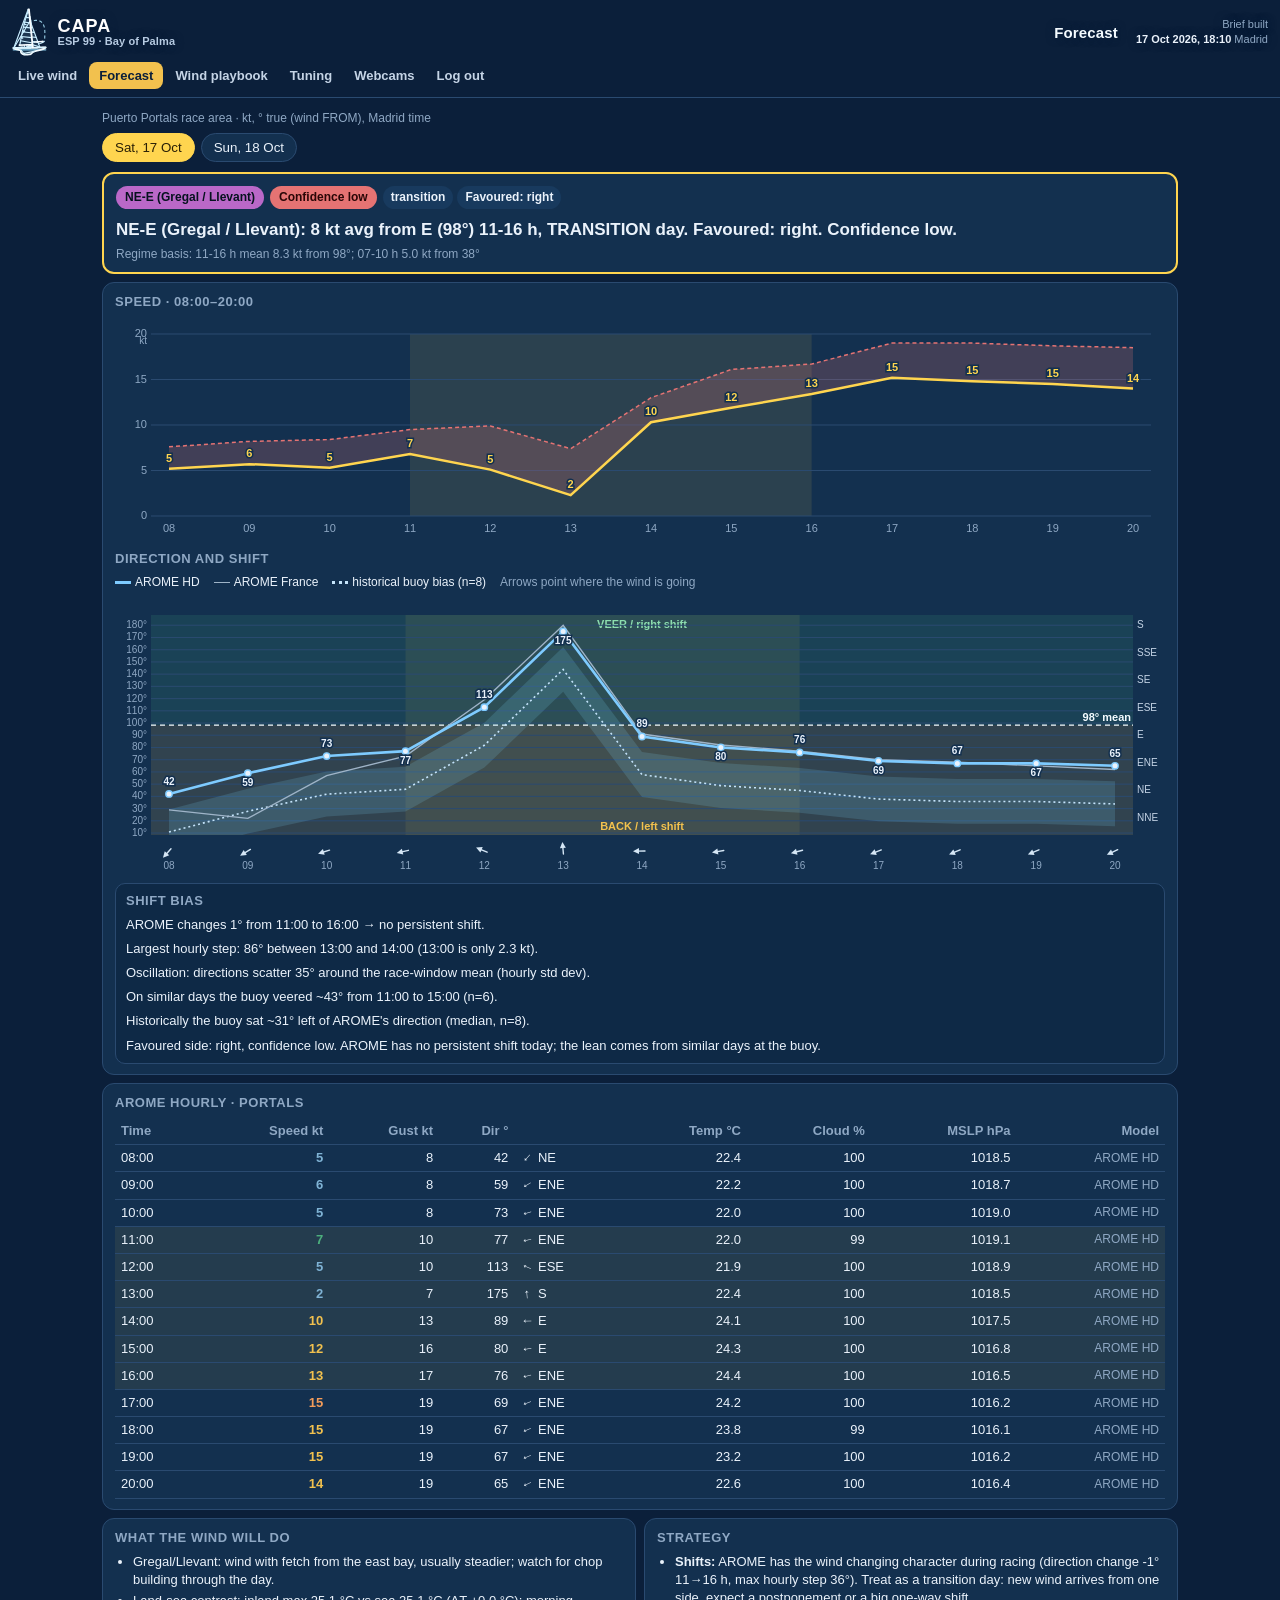
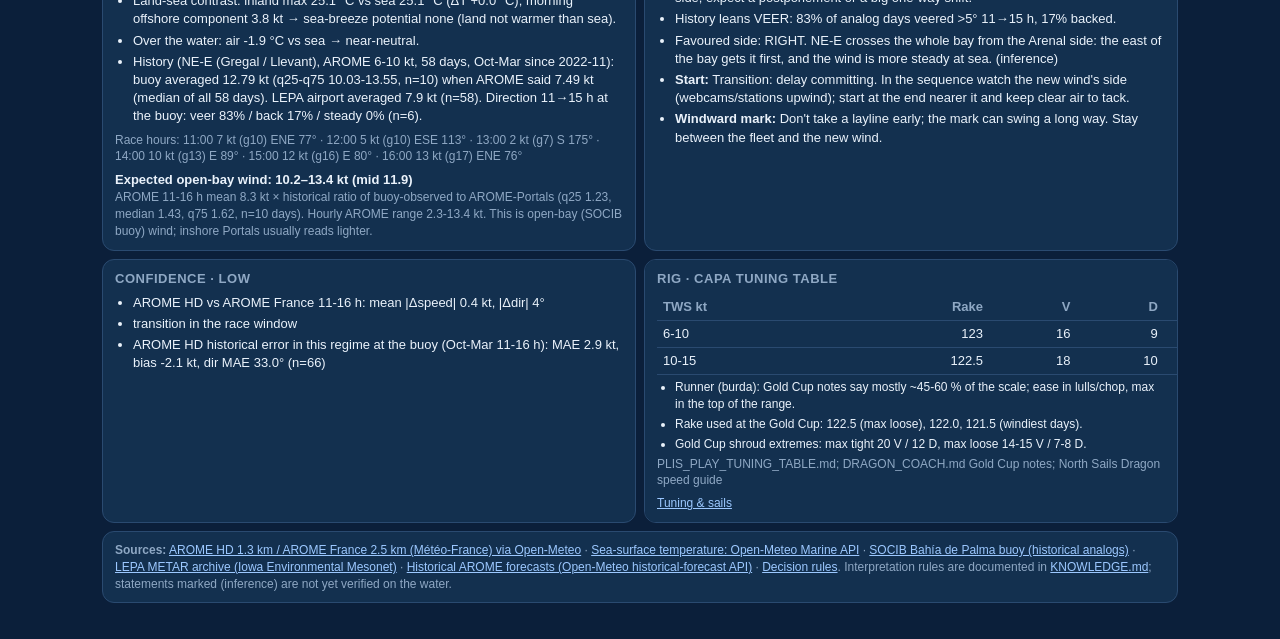
==== commit 33b3c264: "Keep the forecast bias band inside the direction axis. The axis stays centred on the race-window mea" ====
--- a/site/forecast.html
+++ b/site/forecast.html
@@ -64,10 +64,10 @@
 function raceIdx(h){let a=-1,b=-1;h.forEach((r,i)=>{if(r.time>='11:00'&&r.time<='16:00'){if(a<0)a=i;b=i;}});return [a,b];}
 function segs(h,x,y,key){const out=[];let cur=[];h.forEach((r,i)=>{const v=r[key];if(v==null||!Number.isFinite(+v)){if(cur.length)out.push(cur);cur=[];}else cur.push([x(i),y(+v)]);});if(cur.length)out.push(cur);return out;}
 function drawSpeed(svg,h){
-  const W=svg.clientWidth||360,H=220,L=36,R=10,T=16,B=22;
+  const W=svg.clientWidth||360,H=220,L=36,R=14,T=16,B=22,xPad=18;
   svg.replaceChildren();svg.setAttribute('viewBox',`0 0 ${W} ${H}`);
   const n=h.length;if(n<2)return;
-  const x=i=>L+(i*(W-L-R))/(n-1);
+  const x=i=>L+xPad+(i*(W-L-R-2*xPad))/(n-1);
   const peak=Math.max(10,...h.map(r=>Math.max(r.gst||0,r.spd||0)));
   const mx=Math.ceil(peak/5)*5;
   const y=v=>T+(H-T-B)*(1-v/mx);
@@ -88,24 +88,28 @@
 }
 function biasStats(d){const e=d.analogs&&d.analogs.stats&&d.analogs.stats.dir_err_buoy_minus_arome;if(!e||e.n==null||e.median==null)return null;return e;}
 function drawDir(svg,d){
-  const h=d.hourly,W=svg.clientWidth||360,H=280,L=54,R=8,T=20,B=40;
+  const h=d.hourly,W=svg.clientWidth||360,H=280,L=36,R=32,T=20,B=40,xPad=18;
   svg.replaceChildren();svg.setAttribute('viewBox',`0 0 ${W} ${H}`);
   const n=h.length;if(n<2)return;
-  const x=i=>L+(i*(W-L-R))/(n-1);
+  const x=i=>L+xPad+(i*(W-L-R-2*xPad))/(n-1);
   const race=h.filter(r=>r.time>='11:00'&&r.time<='16:00'&&r.dir!=null);
   const mean=circMean(race.map(r=>r.dir));
   if(mean==null){svgText(svg,L,30,'No race-window direction',{fill:'#8FA8C4','font-size':12});return;}
   const rel=dir=>angDiff(dir,mean);
   const err=biasStats(d);
   const showBias=!!(err&&err.q25!=null&&err.q75!=null);
+  let span=0;
+  const consider=v=>{if(Number.isFinite(v))span=Math.max(span,Math.abs(v));};
+  h.forEach(r=>{
+    if(r.dir!=null&&r.src!=='AROME France'){
+      consider(rel(r.dir));
+      if(showBias){consider(rel(r.dir)+err.q25);consider(rel(r.dir)+err.q75);}
+    }
+    if(r.fr_dir!=null)consider(rel(r.fr_dir));
+    else if(r.src==='AROME France'&&r.dir!=null)consider(rel(r.dir));
+  });
   let half=45;
-  const rels=[];
-  h.forEach(r=>{
-    if(r.src!=='AROME France'&&r.dir!=null)rels.push(rel(r.dir));
-    if(r.fr_dir!=null)rels.push(rel(r.fr_dir));
-    else if(r.src==='AROME France'&&r.dir!=null)rels.push(rel(r.dir));
-  });
-  if(rels.some(v=>Math.abs(v)>45))half=90;
+  while(half+0.05<span&&half<90)half+=15;
   const plotH=H-T-B,y=v=>T+(half-v)/(2*half)*plotH;
   const clip=svgEl('clipPath',{id:'dirclip'},svgEl('defs',{},svg));
   svgEl('rect',{x:L,y:T,width:W-L-R,height:plotH},clip);
@@ -115,23 +119,16 @@
   if(i0>=0&&i1>i0)svgEl('rect',{id:'racewin-dir',x:x(i0),y:T,width:x(i1)-x(i0),height:plotH,fill:'rgba(255,213,79,.08)'},svg);
   svgText(svg,L+(W-L-R)/2,T+13,'VEER / right shift',{'text-anchor':'middle',fill:'#8ddeaf','font-size':11,'font-weight':700});
   svgText(svg,L+(W-L-R)/2,T+plotH-5,'BACK / left shift',{'text-anchor':'middle',fill:'#F2C14E','font-size':11,'font-weight':700});
-  const labels=[];
   for(let deg=Math.ceil((mean-half)/10)*10;deg<=mean+half+1e-6;deg+=10){
     const a=norm(deg),rv=angDiff(a,mean);if(Math.abs(rv)>half+0.1)continue;
     svgEl('line',{x1:L,x2:W-R,y1:y(rv),y2:y(rv),stroke:'#2A4A70'},svg);
-    labels.push({y:y(rv),text:Math.round(a)+'°',deg:Math.round(a),compass:false});
+    svgText(svg,L-4,y(rv)+3,Math.round(a)+'°',{'text-anchor':'end',fill:'#8FA8C4','font-size':10});
   }
   COMPASS.forEach(([deg,name])=>{
     const rv=angDiff(deg,mean);
     if(Math.abs(rv)>half+0.1)return;
-    let best=null,bd=1e9;
-    labels.forEach(lb=>{if(lb.compassOnly)return;const dy=Math.abs(lb.y-y(rv));if(dy<bd){bd=dy;best=lb;}});
-    if(best&&bd<8){if(!best.compass||bd<(best._bd??99)){best.text=best.deg+'° '+name;best.compass=true;best._bd=bd;}}
-    else labels.push({y:y(rv),text:name,compass:true,compassOnly:true});
-  });
-  labels.sort((a,b)=>a.y-b.y);
-  let last=-999;
-  labels.forEach(lb=>{if(lb.y-last<11&&!lb.compass)return;last=lb.y;svgText(svg,L-4,lb.y+3,lb.text,{'text-anchor':'end',fill:lb.compass?'#d5e6f5':'#8FA8C4','font-size':10});});
+    svgText(svg,W-R+4,y(rv)+3,name,{fill:'#c5d4e6','font-size':10});
+  });
   svgEl('line',{x1:L,x2:W-R,y1:y(0),y2:y(0),stroke:'#F4FBFF','stroke-width':1.25,'stroke-dasharray':'5 4'},svg);
   svgText(svg,W-R-2,y(0)-4,Math.round(mean)+'° mean',{'text-anchor':'end',fill:'#F4FBFF','font-size':11,'font-weight':700});
   const g=svgEl('g',{'clip-path':'url(#dirclip)'},svg);
@@ -143,7 +140,6 @@
       const up=pts.map(p=>p[0]+','+y(p[1]+err.q75)),dn=pts.slice().reverse().map(p=>p[0]+','+y(p[1]+err.q25));
       svgEl('polygon',{points:up.concat(dn).join(' '),fill:low?'rgba(143,168,196,.16)':'rgba(127,216,255,.16)'},g);
       svgEl('polyline',{points:pts.map(p=>p[0]+','+y(p[1]+err.median)).join(' '),fill:'none',stroke:col,'stroke-width':1.6,'stroke-dasharray':'2 3'},g);
-      svgText(svg,L+4,y(0)+14,(low?'historical buoy bias · low sample':'historical buoy bias'),{fill:col,'font-size':10});
     }
   }
   const fr=[];
